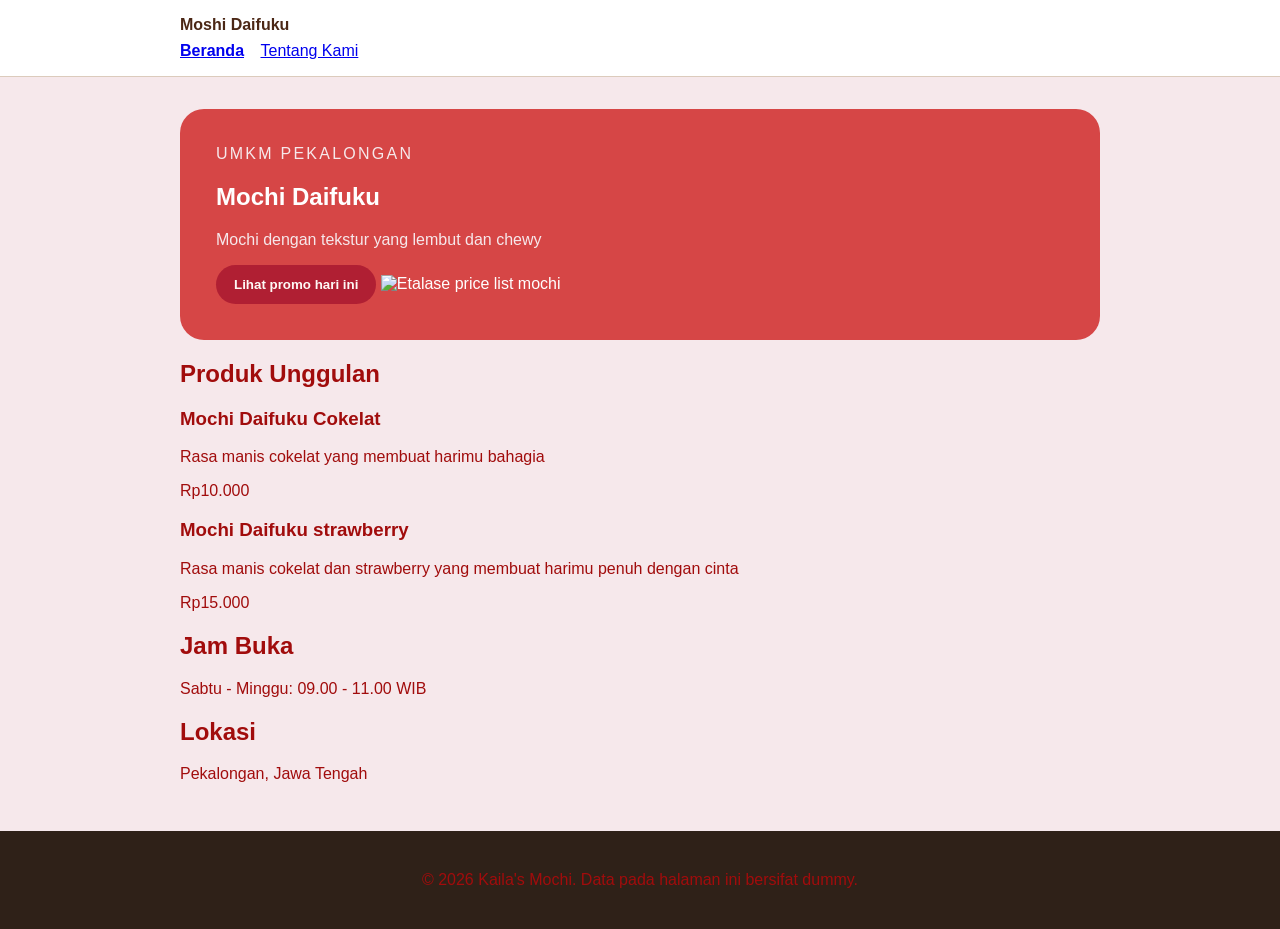
==== index.html @ a4a989b2 "feat: tambah semantic html dan navigasi dua halaman" ====
<!doctype html>
<html lang="id">

<head>
  <meta charset="utf-8" />
  <meta name="viewport" content="width=device-width, initial-scale=1" />
  <title>Mochi Daifuku - Website UMKM</title>
  <link rel="stylesheet" href="css/style.css" />
</head>

<body>
  <a class="skip-link" href="#konten">Lewati ke konten utama</a>
  <header class="site-header">
    <nav class="nav" aria-label="Navigasi utama">
      <a class="brand" href="index.html">Moshi Daifuku</a>
      <ul>
        <li><a aria-current="page" href="index.html">Beranda</a></li>
        <li><a href="tentang.html">Tentang Kami</a></li>
      </ul>
    </nav>
  </header>

  <main id="konten" class="page">

    <section class="hero" aria-labelledby="hero-title">
      <p class="eyebrow">UMKM Pekalongan</p>
      <h1 id="hero-title">Mochi Daifuku</h1>
      <p class="mochi">Mochi dengan tekstur yang lembut dan chewy </p>
      <button id="promoButton" type="button">Lihat promo hari ini</button>
      <img src="assets/images/etalase-kopi.svg" alt="Etalase price list mochi " />
    </section>

    <section aria-labelledby="produk-title"> <!--menghubungkan section dengan heading-->
      <h2 id="produk-title">Produk Unggulan</h2>
     <div class ="product-list">
      <article class = "Product card">
        <h3> Mochi Daifuku Cokelat </h3>
        <p>Rasa manis cokelat yang membuat harimu bahagia</p>
        <p class="price">Rp10.000</p>
      </article>
      <article class = "Product card">
        <h3> Mochi Daifuku strawberry </h3>
        <p>Rasa manis cokelat dan strawberry yang membuat harimu penuh dengan cinta</p>
        <p class="price">Rp15.000</p>
      </article>
     </div>
    </section>
    <!-- Bagian jam buka -->
    <section aria-labelledby="jam-title">
      <h2 id="jam-title">Jam Buka</h2>
      <p>Sabtu - Minggu: 09.00 - 11.00 WIB</p>
    </section>

    <!-- Bagian lokasi -->
    <section aria-labelledby="lokasi-title">
      <h2 id="lokasi-title">Lokasi</h2>
      <p>Pekalongan, Jawa Tengah</p>
    </section>
  </main>
  <footer class="site-footer">
  <p>&copy; 2026 Kaila's Mochi. Data pada halaman ini bersifat dummy.</p>
</footer>
<script src="js/script.js"></script>
  <script src="js/script.js"></script>
</body>

</html>
---- css/style.css ----
body {
  margin: 0;
  color:#a10c0c;
  background: #f6e8eb;
  font-family: Arial, sans-serif;
}
p{
  color: #a10c0c;
}
.page {
  max-width: 920px;
  margin: 0 auto;
  padding: 32px 20px;
}

h2{
  color:#a10c0c;
}

.products{
    color:#a10c0c;
}
.hero {
  padding: 36px;
  color: white;
  background: #d64646;
  border-radius: 24px;
}

.eyebrow {
  margin: 0 0 8px;
  letter-spacing: 0.14em;
  text-transform: uppercase;
  color:#f6e8eb;
}
.mochi{
  color:#f6e8eb;
}

.products {
  padding-left: 1.2rem;
}

button {
  padding: 12px 18px;
  color: #fef9f6;
  font-weight: 700;
  cursor: pointer;
  background: #b01f33;
  border: 0;
  border-radius: 999px;
}
.skip-link { position: absolute; left: -9999px; padding: 8px 12px; color: white; background: #2f2118; }
.skip-link:focus { top: 8px; left: 8px; }
.site-header { padding: 16px 20px; background: white; border-bottom: 1px solid #dccbbc; }
.nav { max-width: 920px; margin: 0 auto; }
.brand { display: inline-block; margin-bottom: 8px; color: #4b2715; font-weight: 800; text-decoration: none; }
.nav ul { padding: 0; margin: 0; list-style: none; }
.nav li { display: inline-block; margin-right: 12px; }
.nav a[aria-current="page"] { font-weight: 800; }
a:focus-visible,
button:focus-visible { outline: 3px solid #2563eb; outline-offset: 3px; }
.site-footer { padding: 24px 20px; color: white; text-align: center; background: #2f2118; }
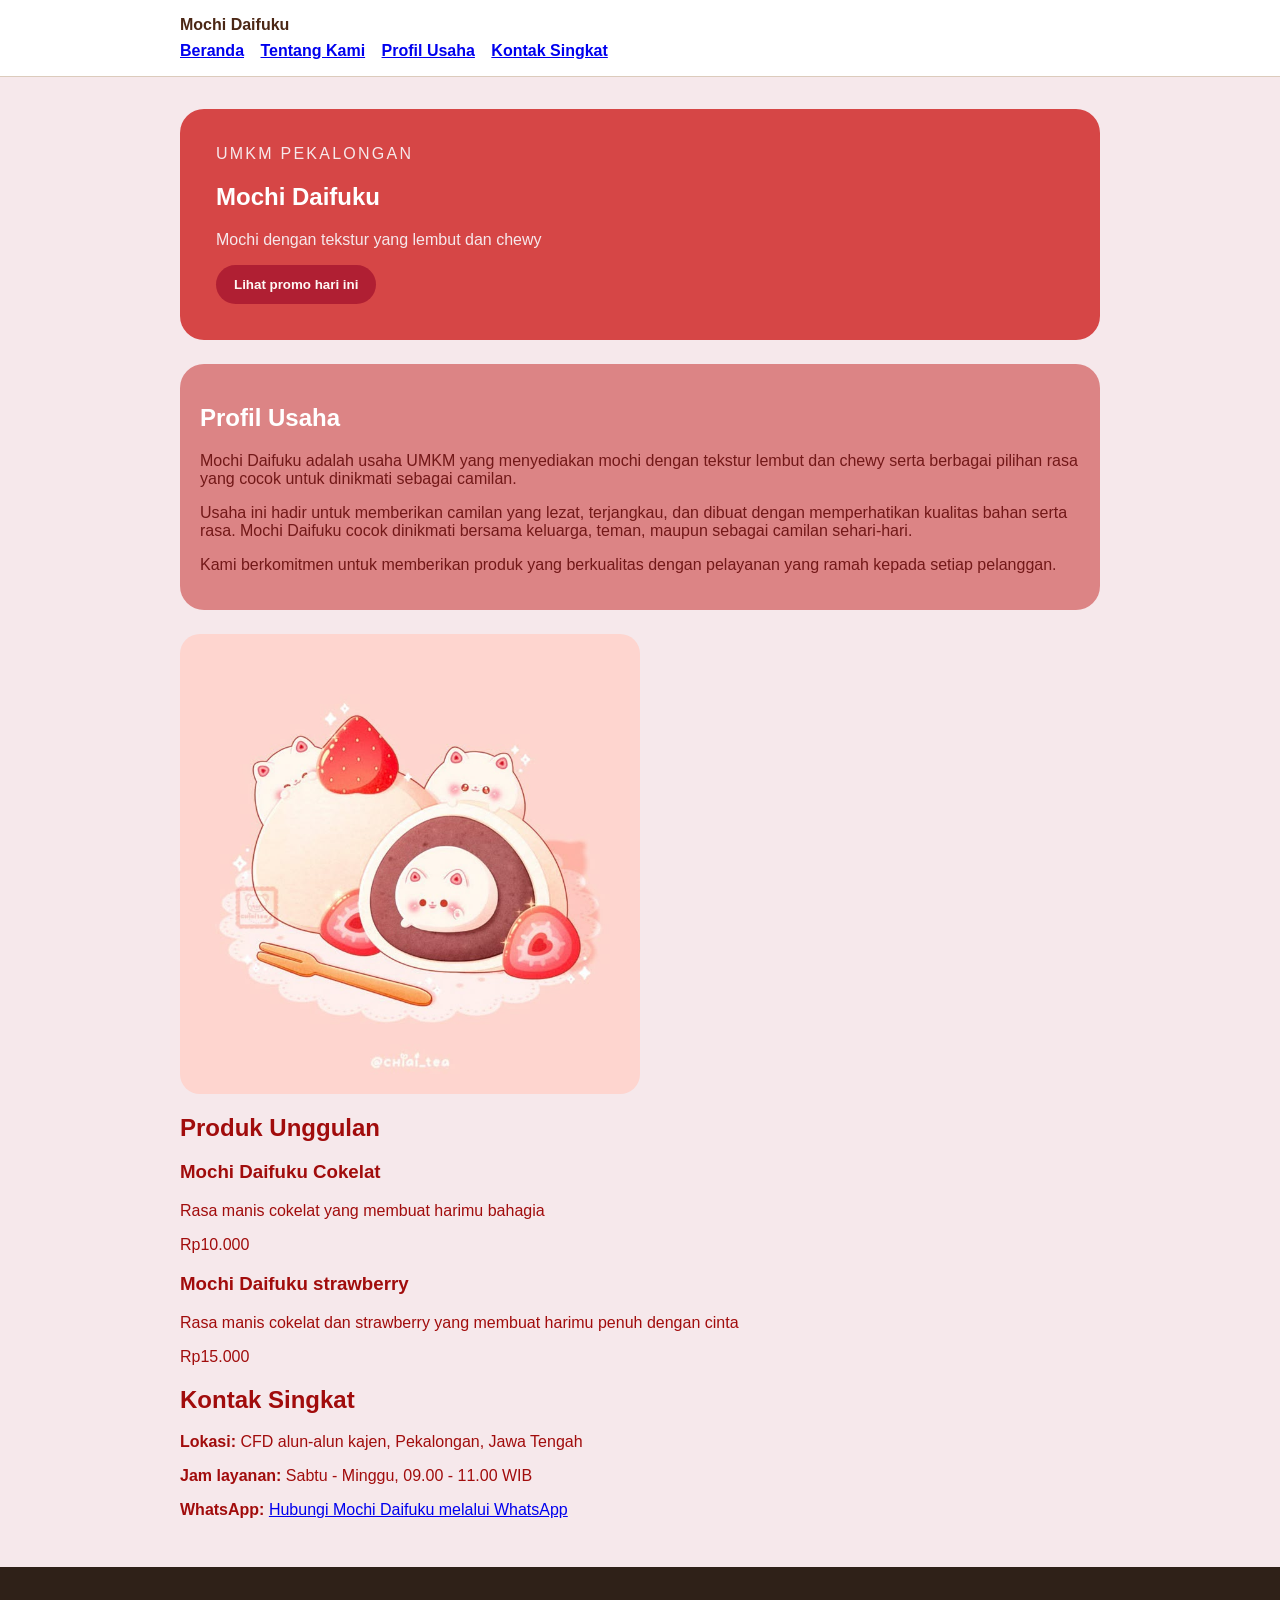
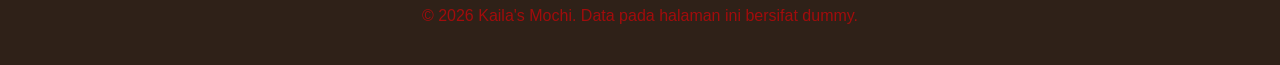
==== commit 2c6436f1: "feat : menambahkan profil, image, dan kotak singkat" ====
--- a/index.html
+++ b/index.html
@@ -12,10 +12,12 @@
   <a class="skip-link" href="#konten">Lewati ke konten utama</a>
   <header class="site-header">
     <nav class="nav" aria-label="Navigasi utama">
-      <a class="brand" href="index.html">Moshi Daifuku</a>
+      <a class="brand" href="index.html">Mochi Daifuku</a>
       <ul>
         <li><a aria-current="page" href="index.html">Beranda</a></li>
-        <li><a href="tentang.html">Tentang Kami</a></li>
+        <li><a aria-current="page" href="tentang.html">Tentang Kami</a></li>
+        <li><a aria-current="page" href="#profil">Profil Usaha</a></li>
+        <li><a aria-current="page" href="#kontak">Kontak Singkat</a></li>
       </ul>
     </nav>
   </header>
@@ -27,40 +29,70 @@
       <h1 id="hero-title">Mochi Daifuku</h1>
       <p class="mochi">Mochi dengan tekstur yang lembut dan chewy </p>
       <button id="promoButton" type="button">Lihat promo hari ini</button>
-      <img src="assets/images/etalase-kopi.svg" alt="Etalase price list mochi " />
+      
     </section>
+    
+<section class="profil" aria-labelledby="profil-usaha-title">
+  <h2 id="profil-usaha-title">Profil Usaha</h2>
 
+  <p>
+    Mochi Daifuku adalah usaha UMKM yang menyediakan mochi dengan tekstur
+    lembut dan chewy serta berbagai pilihan rasa yang cocok untuk dinikmati
+    sebagai camilan.
+  </p>
+
+  <p>
+    Usaha ini hadir untuk memberikan camilan yang lezat, terjangkau, dan
+    dibuat dengan memperhatikan kualitas bahan serta rasa. Mochi Daifuku
+    cocok dinikmati bersama keluarga, teman, maupun sebagai camilan sehari-hari.
+  </p>
+
+  <p>
+    Kami berkomitmen untuk memberikan produk yang berkualitas dengan
+    pelayanan yang ramah kepada setiap pelanggan.
+  </p>
+</section>
+
+
+    <section class="images" aria-labelledby="moshi-title">
+      
+      <img src="asset/images/mochi.jpeg" alt="brand mochi" />
+    </section>
     <section aria-labelledby="produk-title"> <!--menghubungkan section dengan heading-->
       <h2 id="produk-title">Produk Unggulan</h2>
-     <div class ="product-list">
-      <article class = "Product card">
-        <h3> Mochi Daifuku Cokelat </h3>
-        <p>Rasa manis cokelat yang membuat harimu bahagia</p>
-        <p class="price">Rp10.000</p>
-      </article>
-      <article class = "Product card">
-        <h3> Mochi Daifuku strawberry </h3>
-        <p>Rasa manis cokelat dan strawberry yang membuat harimu penuh dengan cinta</p>
-        <p class="price">Rp15.000</p>
-      </article>
-     </div>
+      <div class="product-list">
+        <article class="Product card">
+          <h3> Mochi Daifuku Cokelat </h3>
+          <p>Rasa manis cokelat yang membuat harimu bahagia</p>
+          <p class="price">Rp10.000</p>
+        </article>
+        <article class="Product card">
+          <h3> Mochi Daifuku strawberry </h3>
+          <p>Rasa manis cokelat dan strawberry yang membuat harimu penuh dengan cinta</p>
+          <p class="price">Rp15.000</p>
+        </article>
+      </div>
     </section>
-    <!-- Bagian jam buka -->
-    <section aria-labelledby="jam-title">
-      <h2 id="jam-title">Jam Buka</h2>
-      <p>Sabtu - Minggu: 09.00 - 11.00 WIB</p>
-    </section>
+ 
+    <section id="kontak" aria-labelledby="kontak-title">
+    <h2 id="kontak-title">Kontak Singkat</h2>
 
-    <!-- Bagian lokasi -->
-    <section aria-labelledby="lokasi-title">
-      <h2 id="lokasi-title">Lokasi</h2>
-      <p>Pekalongan, Jawa Tengah</p>
-    </section>
+    <p><strong>Lokasi:</strong> CFD alun-alun kajen, Pekalongan, Jawa Tengah</p>
+
+    <p><strong>Jam layanan:</strong> Sabtu - Minggu, 09.00 - 11.00 WIB</p>
+
+    <p>
+      <strong>WhatsApp:</strong>
+      <a href="https://wa.me/6282221817895">
+        Hubungi Mochi Daifuku melalui WhatsApp
+      </a>
+    </p>
+  </section>
+
   </main>
   <footer class="site-footer">
-  <p>&copy; 2026 Kaila's Mochi. Data pada halaman ini bersifat dummy.</p>
-</footer>
-<script src="js/script.js"></script>
+    <p>&copy; 2026 Kaila's Mochi. Data pada halaman ini bersifat dummy.</p>
+  </footer>
   <script src="js/script.js"></script>
 </body>
 
--- a/css/style.css
+++ b/css/style.css
@@ -36,7 +36,33 @@
 .mochi{
   color:#f6e8eb;
 }
+.profil {
+  margin-top: 24px;
+  padding: 20px;
+  background-color: #d15959b2;
+  border-radius: 24px;
+  color: white;
+}
+.profil p {
+  color: rgb(114, 24, 24);
+}
 
+.profil h2 {
+  color: white;
+}
+.images {
+  display: grid;
+  grid-template-columns: repeat(auto-fit, minmax(240px, 1fr));
+  gap: 24px;
+  margin-top: 24px;
+}
+
+.images img {
+  width: 50%;
+  max-width: 500px;
+  height: auto;
+  border-radius: 20px;
+}
 .products {
   padding-left: 1.2rem;
 }
@@ -50,6 +76,7 @@
   border: 0;
   border-radius: 999px;
 }
+
 .skip-link { position: absolute; left: -9999px; padding: 8px 12px; color: white; background: #2f2118; }
 .skip-link:focus { top: 8px; left: 8px; }
 .site-header { padding: 16px 20px; background: white; border-bottom: 1px solid #dccbbc; }
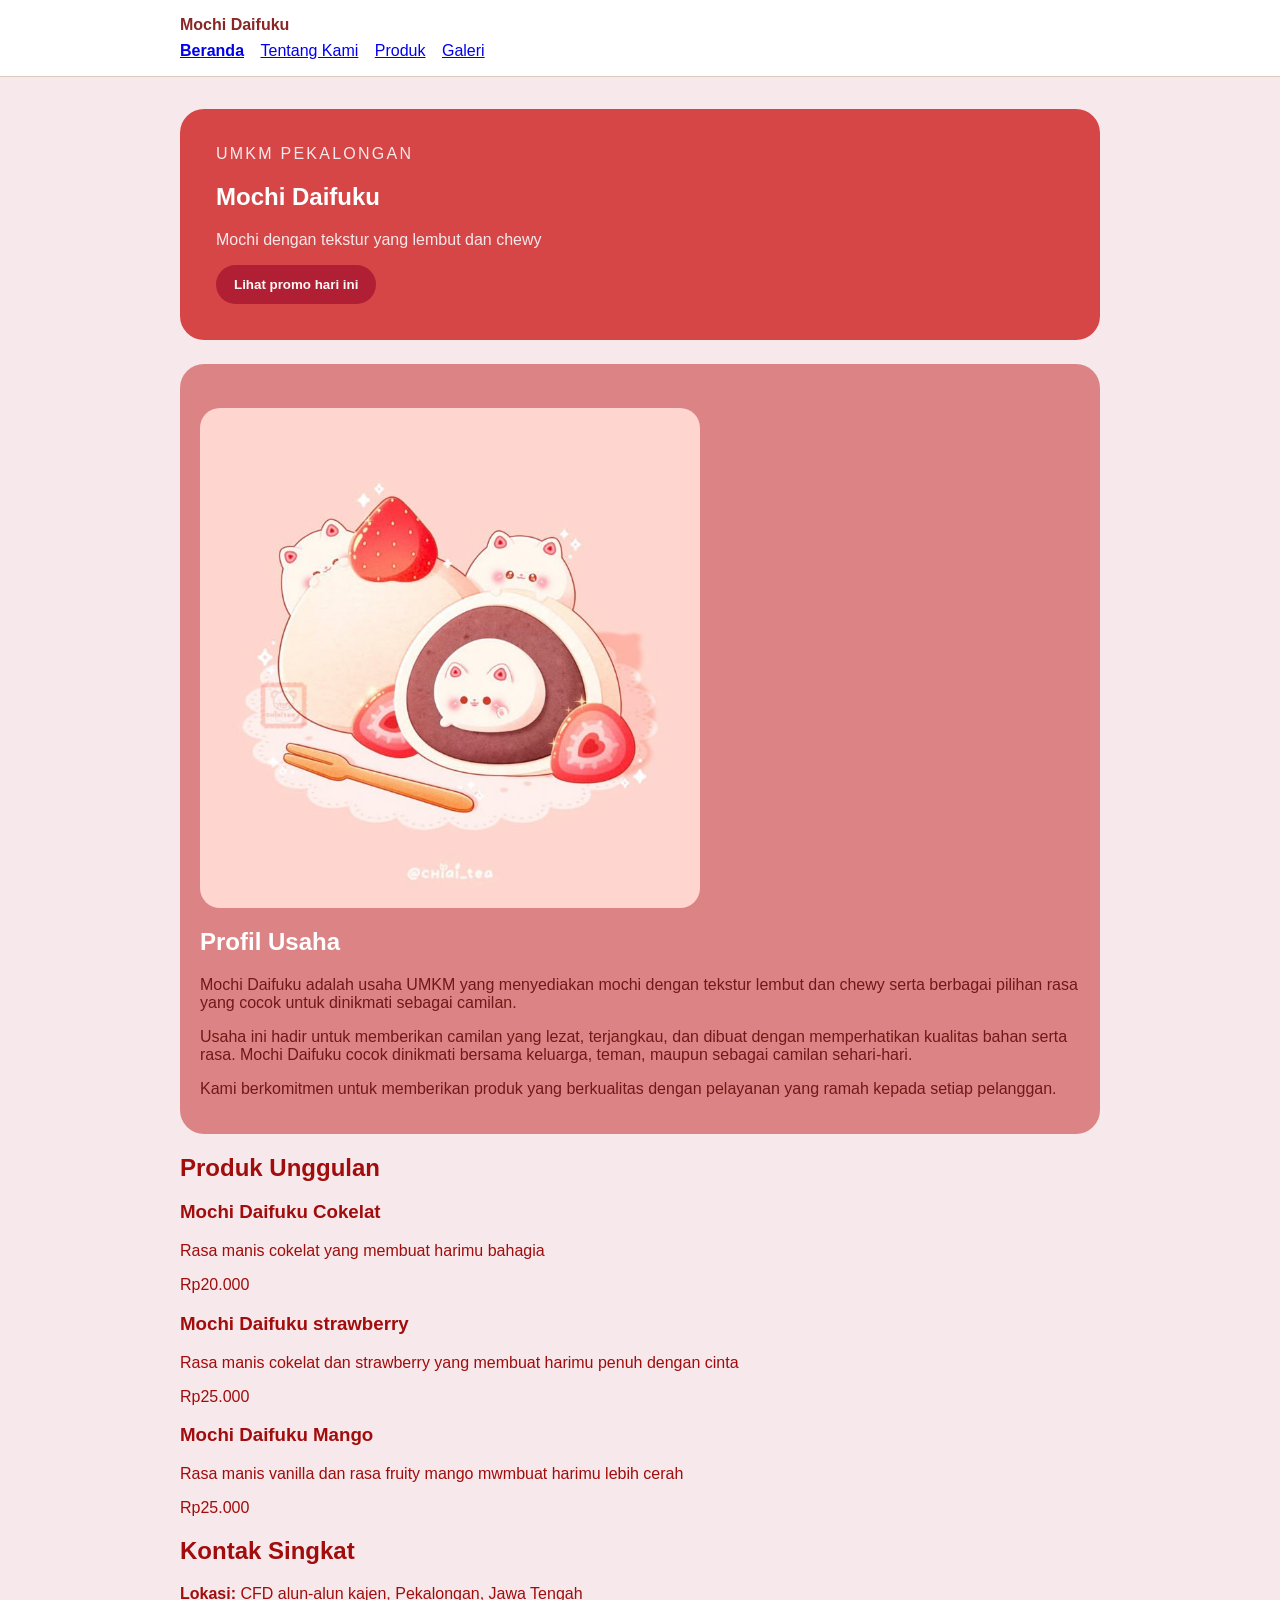
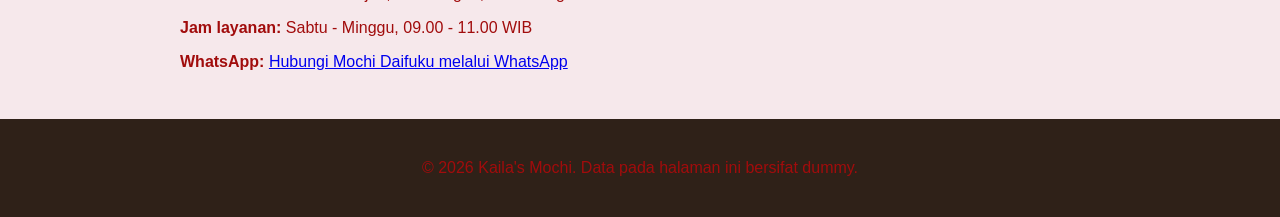
==== commit 4595c5af: "feat: tambah media dan tabel katalog" ====
--- a/index.html
+++ b/index.html
@@ -15,9 +15,9 @@
       <a class="brand" href="index.html">Mochi Daifuku</a>
       <ul>
         <li><a aria-current="page" href="index.html">Beranda</a></li>
-        <li><a aria-current="page" href="tentang.html">Tentang Kami</a></li>
-        <li><a aria-current="page" href="#profil">Profil Usaha</a></li>
-        <li><a aria-current="page" href="#kontak">Kontak Singkat</a></li>
+        <li><a href="tentang.html">Tentang Kami</a></li>
+        <li><a href="produk.html">Produk</a></li>
+        <li><a href="galeri.html">Galeri</a></li>
       </ul>
     </nav>
   </header>
@@ -29,65 +29,67 @@
       <h1 id="hero-title">Mochi Daifuku</h1>
       <p class="mochi">Mochi dengan tekstur yang lembut dan chewy </p>
       <button id="promoButton" type="button">Lihat promo hari ini</button>
-      
+
     </section>
-    
-<section class="profil" aria-labelledby="profil-usaha-title">
-  <h2 id="profil-usaha-title">Profil Usaha</h2>
 
-  <p>
-    Mochi Daifuku adalah usaha UMKM yang menyediakan mochi dengan tekstur
-    lembut dan chewy serta berbagai pilihan rasa yang cocok untuk dinikmati
-    sebagai camilan.
-  </p>
+    <section class="profil" aria-labelledby="profil-usaha-title">
+      <img class="images" src="asset/images/mochi.jpeg" alt="brand mochi" />
+      <h2 id="profil-usaha-title">Profil Usaha</h2>
 
-  <p>
-    Usaha ini hadir untuk memberikan camilan yang lezat, terjangkau, dan
-    dibuat dengan memperhatikan kualitas bahan serta rasa. Mochi Daifuku
-    cocok dinikmati bersama keluarga, teman, maupun sebagai camilan sehari-hari.
-  </p>
+      <p>
+        Mochi Daifuku adalah usaha UMKM yang menyediakan mochi dengan tekstur
+        lembut dan chewy serta berbagai pilihan rasa yang cocok untuk dinikmati
+        sebagai camilan.
+      </p>
 
-  <p>
-    Kami berkomitmen untuk memberikan produk yang berkualitas dengan
-    pelayanan yang ramah kepada setiap pelanggan.
-  </p>
-</section>
+      <p>
+        Usaha ini hadir untuk memberikan camilan yang lezat, terjangkau, dan
+        dibuat dengan memperhatikan kualitas bahan serta rasa. Mochi Daifuku
+        cocok dinikmati bersama keluarga, teman, maupun sebagai camilan sehari-hari.
+      </p>
+
+      <p>
+        Kami berkomitmen untuk memberikan produk yang berkualitas dengan
+        pelayanan yang ramah kepada setiap pelanggan.
+      </p>
+    </section>
 
 
-    <section class="images" aria-labelledby="moshi-title">
-      
-      <img src="asset/images/mochi.jpeg" alt="brand mochi" />
-    </section>
     <section aria-labelledby="produk-title"> <!--menghubungkan section dengan heading-->
       <h2 id="produk-title">Produk Unggulan</h2>
       <div class="product-list">
         <article class="Product card">
           <h3> Mochi Daifuku Cokelat </h3>
           <p>Rasa manis cokelat yang membuat harimu bahagia</p>
-          <p class="price">Rp10.000</p>
+          <p class="price">Rp20.000</p>
         </article>
         <article class="Product card">
           <h3> Mochi Daifuku strawberry </h3>
           <p>Rasa manis cokelat dan strawberry yang membuat harimu penuh dengan cinta</p>
-          <p class="price">Rp15.000</p>
+          <p class="price">Rp25.000</p>
+        </article>
+        <article class="Product card">
+          <h3> Mochi Daifuku Mango </h3>
+          <p>Rasa manis vanilla dan rasa fruity mango mwmbuat harimu lebih cerah</p>
+          <p class="price">Rp25.000</p>
         </article>
       </div>
     </section>
- 
+
     <section id="kontak" aria-labelledby="kontak-title">
-    <h2 id="kontak-title">Kontak Singkat</h2>
+      <h2 id="kontak-title">Kontak Singkat</h2>
 
-    <p><strong>Lokasi:</strong> CFD alun-alun kajen, Pekalongan, Jawa Tengah</p>
+      <p><strong>Lokasi:</strong> CFD alun-alun kajen, Pekalongan, Jawa Tengah</p>
 
-    <p><strong>Jam layanan:</strong> Sabtu - Minggu, 09.00 - 11.00 WIB</p>
+      <p><strong>Jam layanan:</strong> Sabtu - Minggu, 09.00 - 11.00 WIB</p>
 
-    <p>
-      <strong>WhatsApp:</strong>
-      <a href="https://wa.me/6282221817895">
-        Hubungi Mochi Daifuku melalui WhatsApp
-      </a>
-    </p>
-  </section>
+      <p>
+        <strong>WhatsApp:</strong>
+        <a href="https://wa.me/6282221817895">
+          Hubungi Mochi Daifuku melalui WhatsApp
+        </a>
+      </p>
+    </section>
 
   </main>
   <footer class="site-footer">
--- a/css/style.css
+++ b/css/style.css
@@ -51,16 +51,11 @@
   color: white;
 }
 .images {
-  display: grid;
-  grid-template-columns: repeat(auto-fit, minmax(240px, 1fr));
-  gap: 24px;
-  margin-top: 24px;
-}
-
-.images img {
-  width: 50%;
+  display: block;
+  width: 100%;
   max-width: 500px;
   height: auto;
+  margin-top: 24px;
   border-radius: 20px;
 }
 .products {
@@ -87,4 +82,70 @@
 .nav a[aria-current="page"] { font-weight: 800; }
 a:focus-visible,
 button:focus-visible { outline: 3px solid #2563eb; outline-offset: 3px; }
-.site-footer { padding: 24px 20px; color: white; text-align: center; background: #2f2118; }+.site-footer { padding: 24px 20px; color: white; text-align: center; background: #2f2118; }
+
+img { max-width: 100%; height: auto; }
+figure { margin: 0 0 24px; }
+figcaption { margin-top: 8px; color: #6b5b52; }
+table { width: 100%; border-collapse: collapse; }
+caption { margin-bottom: 8px; font-weight: 700; text-align: left; }
+th,
+td { padding: 10px; text-align: left; border: 1px solid #dccbbc; }
+
+.brand{
+  color:rgb(137, 38, 38);
+  
+}
+
+.hero-title{
+  font-size: 40px;
+}
+#media-title{
+  color:white;
+}
+/* Kotak galeri */
+.gallery-list {
+  display: grid;
+  grid-template-columns: repeat(2, 1fr);
+  gap: 24px;
+  margin-top: 20px;
+}
+
+/* Box setiap gambar */
+.media-card {
+  padding: 16px;
+  background: rgb(192, 129, 129);
+  border-radius: 20px;
+  box-shadow: 0 4px 12px rgba(0, 0, 0, 0.1);
+}
+
+/* Ukuran gambar agar sama */
+.media-card img {
+  display: block;
+  width: 100%;
+  height: 400px;
+  object-fit: cover;
+  border-radius: 14px;
+}
+
+/* Keterangan gambar */
+.media-card figcaption {
+  margin-top: 12px;
+  color: #630101;
+  line-height: 1.5;
+  text-decoration: wavy;
+  font-family: 'Baloo 2', cursive;
+}
+
+#audio-title { /*audio itu id jadi pake# */
+  font-family: 'Baloo 2', cursive;
+  background: rgb(192, 129, 129);
+  border-radius: 14px;
+  width:max-content;
+}
+/* Kalau layar HP, jadi satu kolom */
+@media (max-width: 600px) {
+  .gallery-list {
+    grid-template-columns: 1fr;
+  }
+}
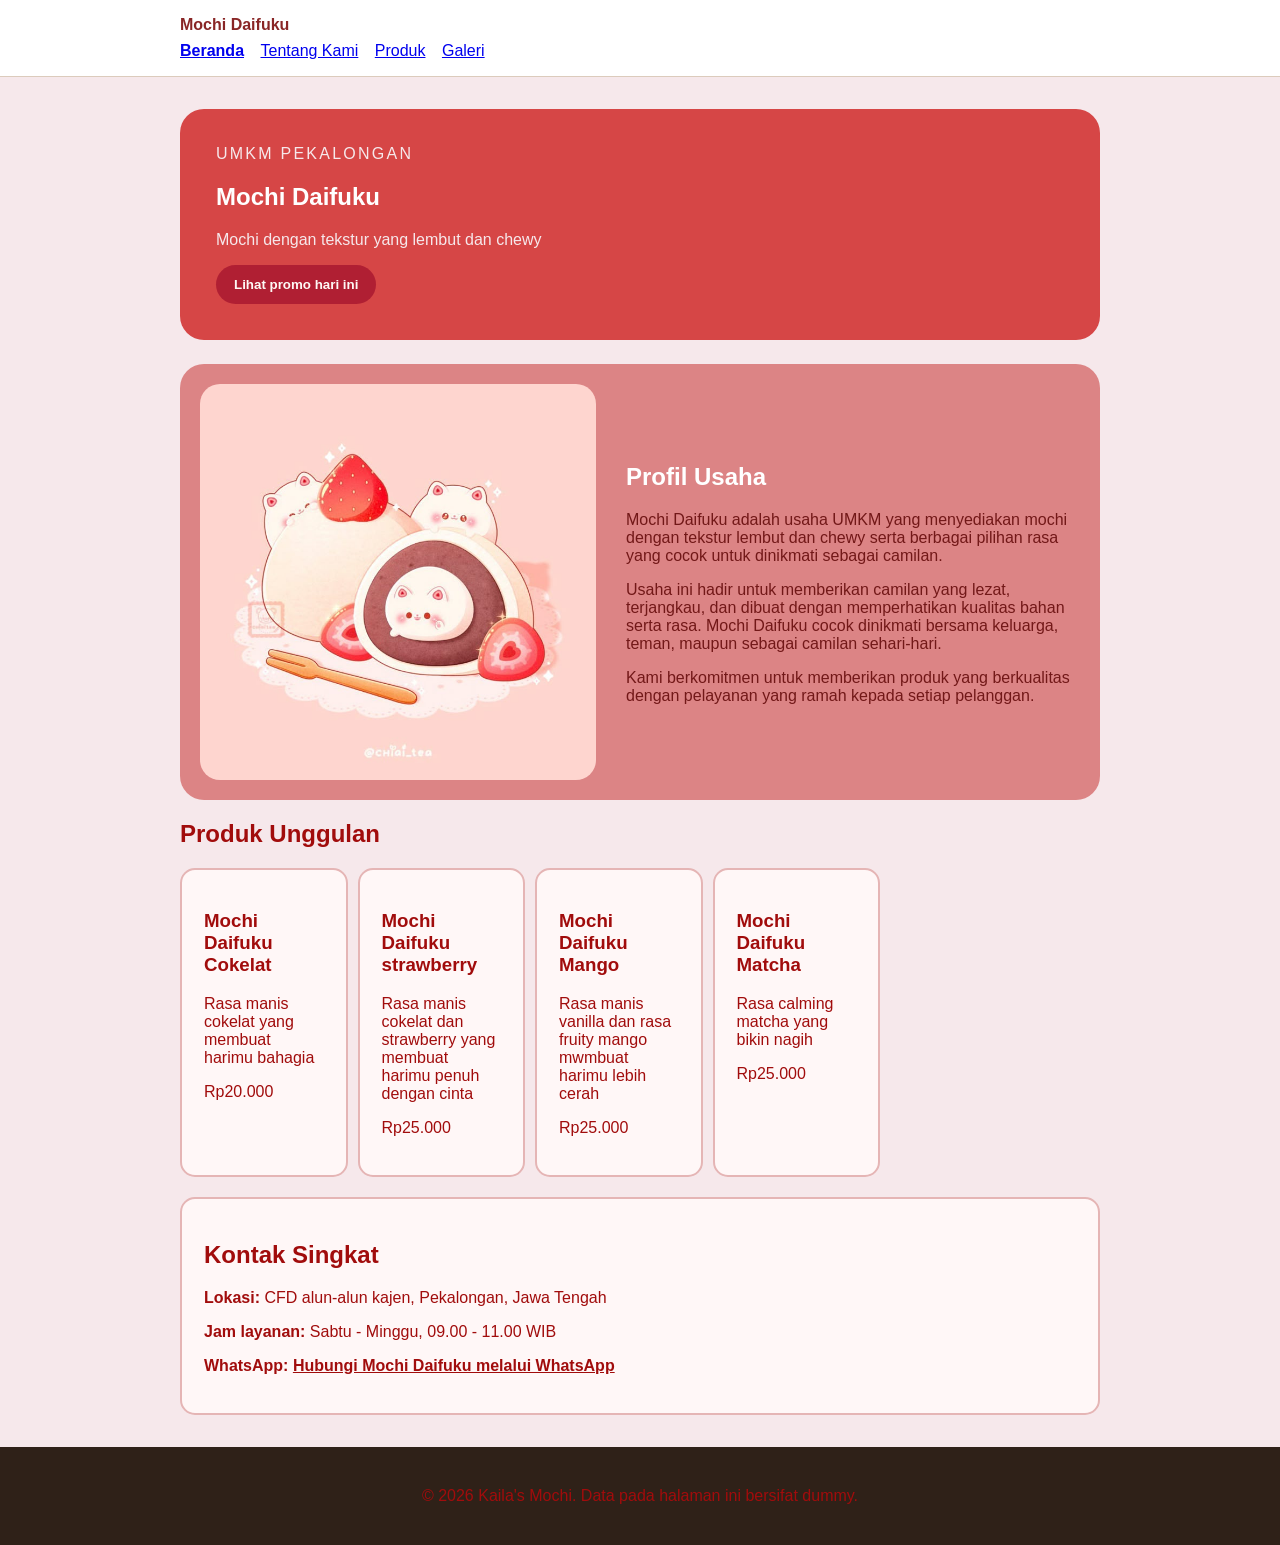
==== commit 3c2b5a13: "feat: tambah tabel katalog dan media audio" ====
--- a/index.html
+++ b/index.html
@@ -34,8 +34,8 @@
 
     <section class="profil" aria-labelledby="profil-usaha-title">
       <img class="images" src="asset/images/mochi.jpeg" alt="brand mochi" />
-      <h2 id="profil-usaha-title">Profil Usaha</h2>
-
+      <div class="profil-text">
+    <h2 id="profil-usaha-title">Profil Usaha</h2>
       <p>
         Mochi Daifuku adalah usaha UMKM yang menyediakan mochi dengan tekstur
         lembut dan chewy serta berbagai pilihan rasa yang cocok untuk dinikmati
@@ -52,25 +52,31 @@
         Kami berkomitmen untuk memberikan produk yang berkualitas dengan
         pelayanan yang ramah kepada setiap pelanggan.
       </p>
+      </div>
     </section>
 
 
     <section aria-labelledby="produk-title"> <!--menghubungkan section dengan heading-->
       <h2 id="produk-title">Produk Unggulan</h2>
       <div class="product-list">
-        <article class="Product card">
+        <article class="Product-card">
           <h3> Mochi Daifuku Cokelat </h3>
           <p>Rasa manis cokelat yang membuat harimu bahagia</p>
           <p class="price">Rp20.000</p>
         </article>
-        <article class="Product card">
+        <article class="Product-card">
           <h3> Mochi Daifuku strawberry </h3>
           <p>Rasa manis cokelat dan strawberry yang membuat harimu penuh dengan cinta</p>
           <p class="price">Rp25.000</p>
         </article>
-        <article class="Product card">
+        <article class="Product-card">
           <h3> Mochi Daifuku Mango </h3>
           <p>Rasa manis vanilla dan rasa fruity mango mwmbuat harimu lebih cerah</p>
+          <p class="price">Rp25.000</p>
+        </article>
+        <article class="Product-card">
+          <h3> Mochi Daifuku Matcha </h3>
+          <p>Rasa calming matcha yang bikin nagih</p>
           <p class="price">Rp25.000</p>
         </article>
       </div>
--- a/css/style.css
+++ b/css/style.css
@@ -42,6 +42,9 @@
   background-color: #d15959b2;
   border-radius: 24px;
   color: white;
+  display: flex;
+  align-items: center;
+  gap: 30px;
 }
 .profil p {
   color: rgb(114, 24, 24);
@@ -52,11 +55,14 @@
 }
 .images {
   display: block;
-  width: 100%;
+  width: 45%;
   max-width: 500px;
   height: auto;
-  margin-top: 24px;
+  margin-top: 0;
   border-radius: 20px;
+}
+.profil-text {
+  flex: 1;
 }
 .products {
   padding-left: 1.2rem;
@@ -106,24 +112,28 @@
 /* Kotak galeri */
 .gallery-list {
   display: grid;
-  grid-template-columns: repeat(2, 1fr);
-  gap: 24px;
-  margin-top: 20px;
-}
-
+  grid-template-columns: repeat(3, 1fr);
+  gap: 15px;
+ 
+}
+
+.gallery-list .media-card:hover{
+  transform: translateY(-5px);
+}
 /* Box setiap gambar */
 .media-card {
-  padding: 16px;
+  padding: 10px;
   background: rgb(192, 129, 129);
   border-radius: 20px;
   box-shadow: 0 4px 12px rgba(0, 0, 0, 0.1);
+  margin-top: 20px;
 }
 
 /* Ukuran gambar agar sama */
 .media-card img {
   display: block;
   width: 100%;
-  height: 400px;
+  height: auto;
   object-fit: cover;
   border-radius: 14px;
 }
@@ -148,4 +158,155 @@
   .gallery-list {
     grid-template-columns: 1fr;
   }
+}
+
+
+
+/*ukuran kotak produk*/
+.product-list .media-card{
+
+  width: 75%;
+  height: auto;
+  margin: 0;
+  padding: 10px;
+  box-sizing: border-box;
+}
+
+.product-list .media-card:hover{
+  transform: translateY(-5px);
+  
+}
+
+/*uk gambar produk*/
+.product-list .media-card img{
+  display: block;
+  width: 75;
+  height: auto;
+  object-fit: cover;
+  border-radius: 15px;
+}
+
+.media-card figcaption{
+  font-size: 15px;
+  font-family: 'Segoe UI', Tahoma, Geneva, Verdana, sans-serif;
+}
+.product-list{
+  display: grid;
+  grid-template-columns:repeat(4,1fr);
+  gap: 10px;
+  max-width: 700px;
+  margin:15px auto 20px;
+  margin-left: 0;
+  margin-right: 0;
+}
+
+.Product-card{
+  padding: 22px;
+  background:#fff7f7;
+  border-radius: 15px;
+  border: 2px solid #e5b5b5 ;
+}
+
+.Product-card:hover{
+  transform: translateY(-5px); /*naik 5 pixel*/
+}
+
+.Product-card .price{
+  line-height: 1,5;
+}
+
+#kontak{
+  padding: 22px;
+  background:#fff7f7;
+  border-radius: 15px;
+  border: 2px solid #e5b5b5 ;
+}
+#kontak:hover{
+  transform:translateY(-5px);
+}
+#kontak p{
+  line-height: 1,5;
+
+}
+
+#kontak a{
+    color: #a10c0c;
+  font-weight: 700;
+}
+#cerita-title + p{
+  padding: 22px;
+  background:#fff7f7;
+  border-radius: 15px;
+  border: 2px solid #e5b5b5 ;
+
+}
+
+#tentang-title + p{
+  padding: 22px;
+  background:#fff7f7;
+  border-radius: 15px;
+  border: 2px solid #e5b5b5 ;
+}
+
+
+ .cerita {
+  display: inline-block;
+  padding: 8px 18px;
+  margin: 10px auto 15px;
+  color: white;
+  background: rgb(133, 38, 38);
+  border-radius: 14px;
+  font-family: 'Baloo 2', cursive;
+  font-size: 28px;
+  font-weight: bold;
+  text-align: center;
+}
+
+#nilai-title +ul {
+  padding: 22px;
+  background:#fff7f7;
+  border-radius: 15px;
+  border: 2px solid #e5b5b5 ;
+}
+
+#kategori-title +ul{
+    max-width: 600px;
+  padding: 20px 25px 20px 45px;
+  margin-bottom: 30px;
+  background: #fff7f7;
+  border: 2px solid #e5b5b5;
+  border-radius: 18px;
+}
+#kategori-title {
+  margin-top: 25px;
+  margin-bottom: 15px;
+  
+}
+
+#kategori-title +ul:hover{
+  transform: translateY(-5px);
+}
+.owner {
+  width: 220px;
+  margin: 20px auto;
+  padding: 15px;
+  border: 2px solid #a10c0c;
+  border-radius: 12px;
+  text-align: center;
+  background-color: white;
+  box-sizing: border-box;
+}
+
+.owner img {
+  width: 150px !important;
+  height: 150px !important;
+  object-fit: cover;
+  display: block;
+  margin: 0 auto 10px;
+  border-radius: 10px;
+}
+
+.owner figcaption {
+  font-size: 14px;
+  margin-top: 8px;
 }
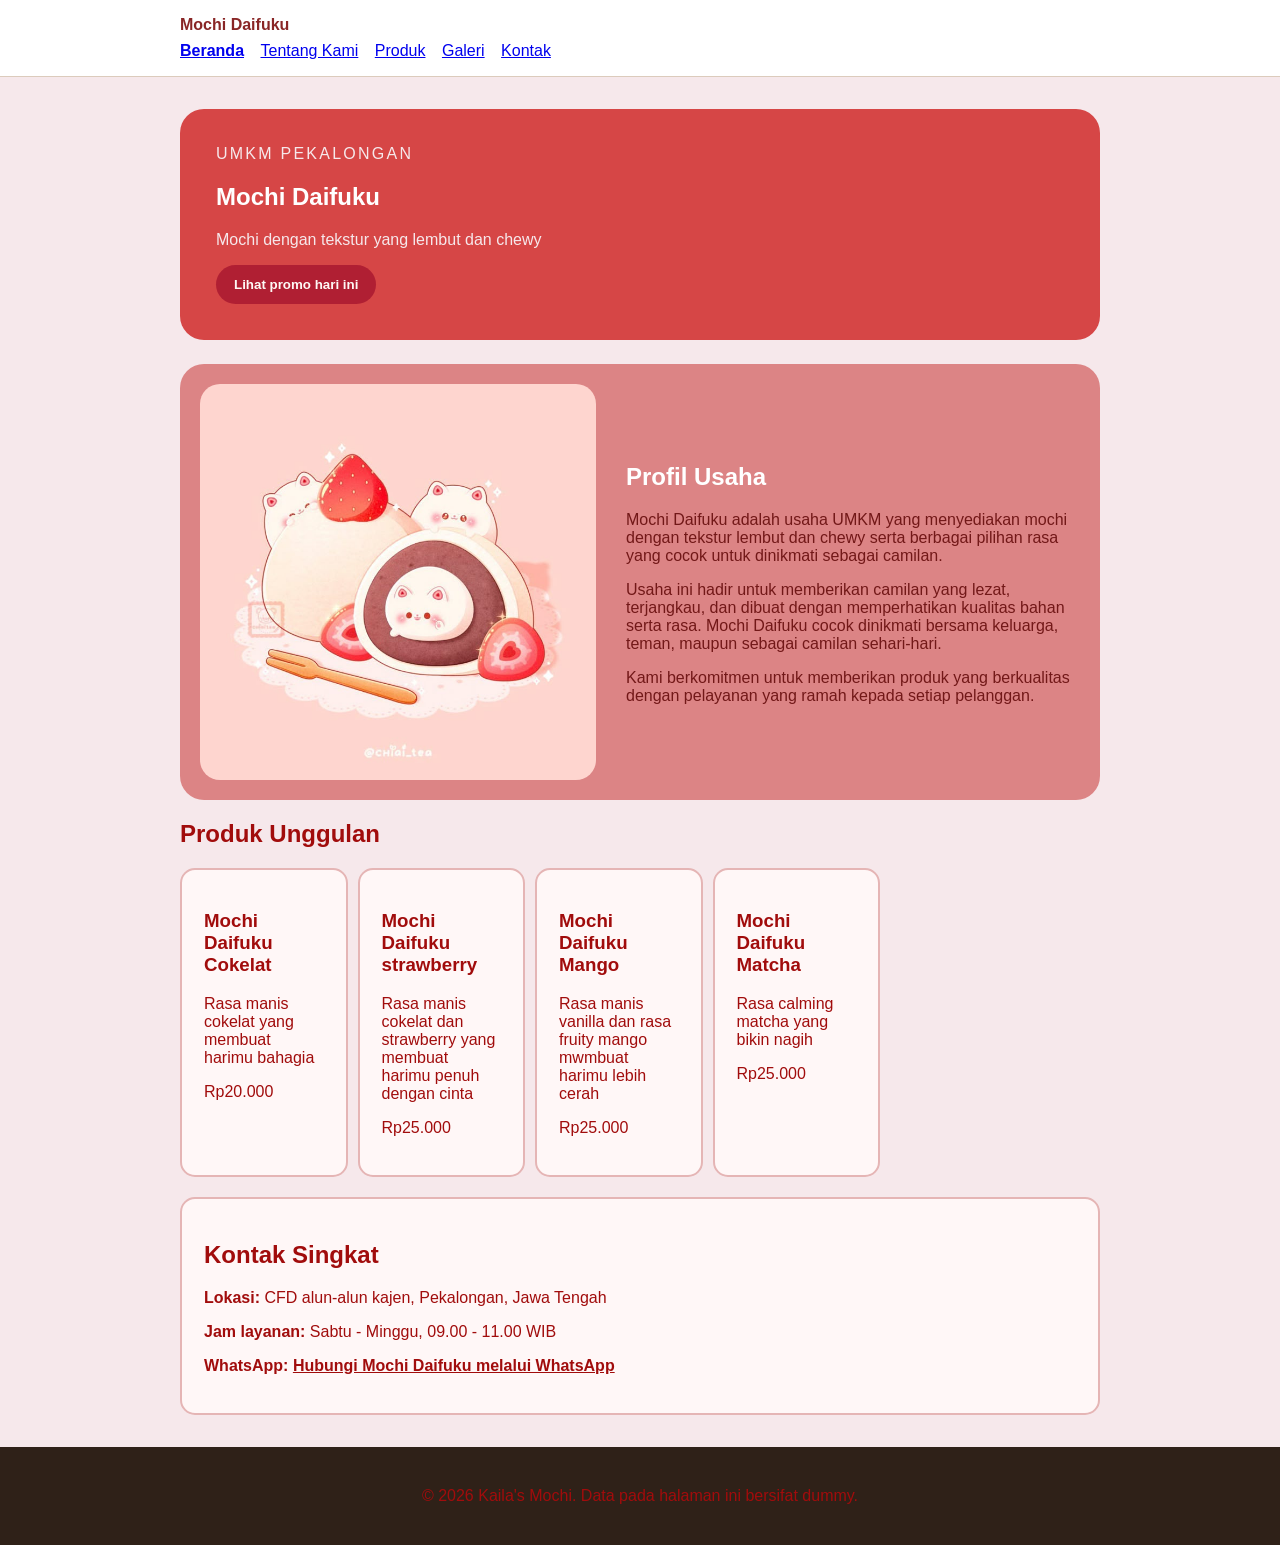
==== commit c22ed6f1: "feat: tambah form kontak aksesibel dan preview" ====
--- a/index.html
+++ b/index.html
@@ -18,6 +18,7 @@
         <li><a href="tentang.html">Tentang Kami</a></li>
         <li><a href="produk.html">Produk</a></li>
         <li><a href="galeri.html">Galeri</a></li>
+        <li><a href="kontak.html">Kontak</a></li>
       </ul>
     </nav>
   </header>
--- a/css/style.css
+++ b/css/style.css
@@ -309,4 +309,9 @@
 .owner figcaption {
   font-size: 14px;
   margin-top: 8px;
-}+}
+
+.field { margin-bottom: 16px; }
+.field label { display: block; margin-bottom: 6px; }
+fieldset { margin: 0 0 16px; }
+#preview-form { padding: 16px; white-space: pre-wrap; background: white; border: 1px solid #dccbbc; }
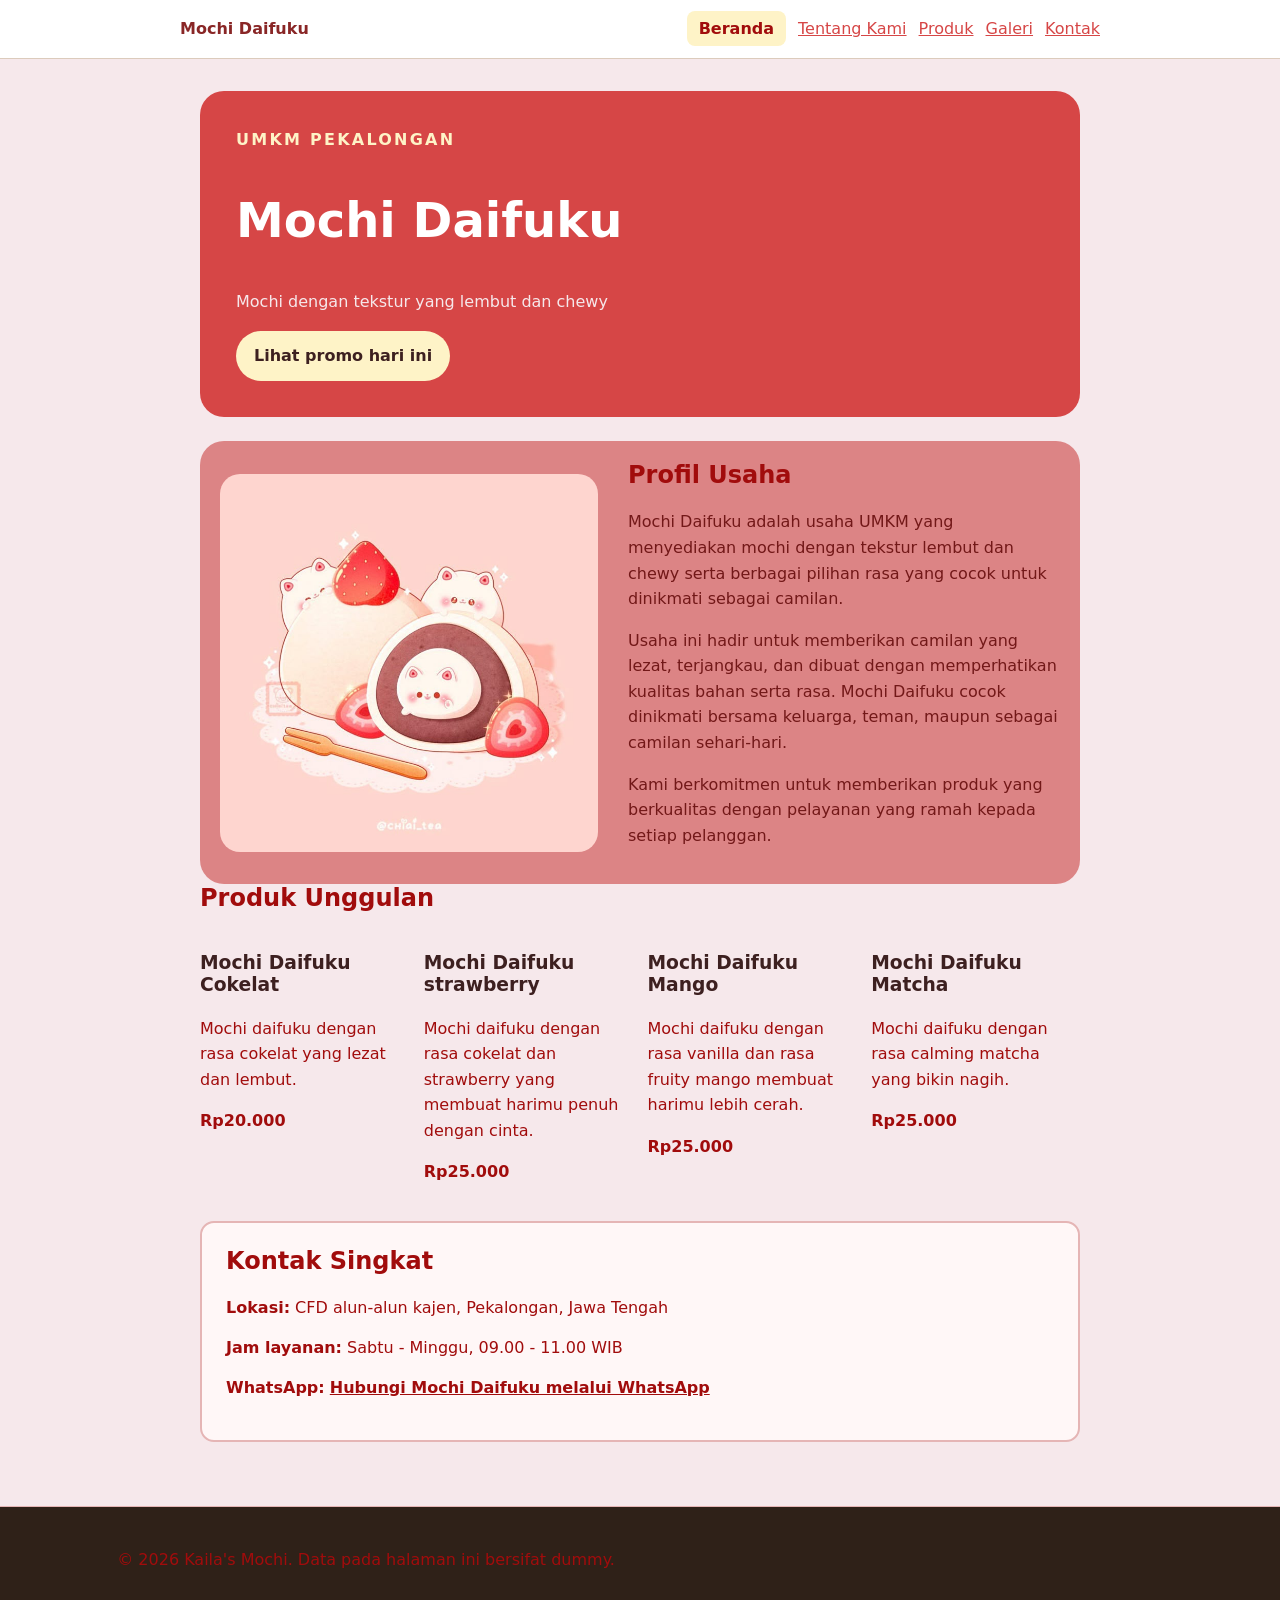
==== commit 2c7ce219: "feat: bangun layout flexbox dan grid" ====
--- a/index.html
+++ b/index.html
@@ -26,33 +26,34 @@
   <main id="konten" class="page">
 
     <section class="hero" aria-labelledby="hero-title">
-      <p class="eyebrow">UMKM Pekalongan</p>
-      <h1 id="hero-title">Mochi Daifuku</h1>
-      <p class="mochi">Mochi dengan tekstur yang lembut dan chewy </p>
-      <button id="promoButton" type="button">Lihat promo hari ini</button>
-
+      <div class="hero-content">
+        <p class="eyebrow">UMKM Pekalongan</p>
+        <h1 id="hero-title">Mochi Daifuku</h1>
+        <p class="mochi">Mochi dengan tekstur yang lembut dan chewy </p>
+        <button id="promoButton" type="button">Lihat promo hari ini</button>
+      </div>
     </section>
 
     <section class="profil" aria-labelledby="profil-usaha-title">
       <img class="images" src="asset/images/mochi.jpeg" alt="brand mochi" />
       <div class="profil-text">
-    <h2 id="profil-usaha-title">Profil Usaha</h2>
-      <p>
-        Mochi Daifuku adalah usaha UMKM yang menyediakan mochi dengan tekstur
-        lembut dan chewy serta berbagai pilihan rasa yang cocok untuk dinikmati
-        sebagai camilan.
-      </p>
+        <h2 id="profil-usaha-title">Profil Usaha</h2>
+        <p>
+          Mochi Daifuku adalah usaha UMKM yang menyediakan mochi dengan tekstur
+          lembut dan chewy serta berbagai pilihan rasa yang cocok untuk dinikmati
+          sebagai camilan.
+        </p>
 
-      <p>
-        Usaha ini hadir untuk memberikan camilan yang lezat, terjangkau, dan
-        dibuat dengan memperhatikan kualitas bahan serta rasa. Mochi Daifuku
-        cocok dinikmati bersama keluarga, teman, maupun sebagai camilan sehari-hari.
-      </p>
+        <p>
+          Usaha ini hadir untuk memberikan camilan yang lezat, terjangkau, dan
+          dibuat dengan memperhatikan kualitas bahan serta rasa. Mochi Daifuku
+          cocok dinikmati bersama keluarga, teman, maupun sebagai camilan sehari-hari.
+        </p>
 
-      <p>
-        Kami berkomitmen untuk memberikan produk yang berkualitas dengan
-        pelayanan yang ramah kepada setiap pelanggan.
-      </p>
+        <p>
+          Kami berkomitmen untuk memberikan produk yang berkualitas dengan
+          pelayanan yang ramah kepada setiap pelanggan.
+        </p>
       </div>
     </section>
 
@@ -62,22 +63,22 @@
       <div class="product-list">
         <article class="Product-card">
           <h3> Mochi Daifuku Cokelat </h3>
-          <p>Rasa manis cokelat yang membuat harimu bahagia</p>
+          <p>Mochi daifuku dengan rasa cokelat yang lezat dan lembut.</p>
           <p class="price">Rp20.000</p>
         </article>
         <article class="Product-card">
           <h3> Mochi Daifuku strawberry </h3>
-          <p>Rasa manis cokelat dan strawberry yang membuat harimu penuh dengan cinta</p>
+          <p>Mochi daifuku dengan rasa cokelat dan strawberry yang membuat harimu penuh dengan cinta.</p>
           <p class="price">Rp25.000</p>
         </article>
         <article class="Product-card">
           <h3> Mochi Daifuku Mango </h3>
-          <p>Rasa manis vanilla dan rasa fruity mango mwmbuat harimu lebih cerah</p>
+          <p>Mochi daifuku dengan rasa vanilla dan rasa fruity mango membuat harimu lebih cerah.</p>
           <p class="price">Rp25.000</p>
         </article>
         <article class="Product-card">
           <h3> Mochi Daifuku Matcha </h3>
-          <p>Rasa calming matcha yang bikin nagih</p>
+          <p>Mochi daifuku dengan rasa calming matcha yang bikin nagih.</p>
           <p class="price">Rp25.000</p>
         </article>
       </div>
--- a/css/style.css
+++ b/css/style.css
@@ -1,51 +1,318 @@
+:root {
+  /* Warna utama website */
+  --color-primary: #d64646;
+  --color-primary-strong: #a10c0c;
+
+  /* Warna teks */
+  --color-text: #3d2020;
+  --color-muted: #7d3030;
+
+  /* Warna background */
+  --color-surface: #ffffff;
+  --color-surface-soft: #f6e8eb;
+
+  /* Border */
+  --color-border: #e5b5b5;
+
+  /* Fokus keyboard */
+  --color-focus: #2563eb;
+
+  /* Spacing */
+  --space-1: 0.5rem;
+  --space-2: 0.75rem;
+  --space-3: 1rem;
+  --space-4: 1.5rem;
+  --space-5: 2rem;
+
+  /* Border radius */
+  --radius-sm: 0.5rem;
+  --radius-md: 0.875rem;
+
+  /* Shadow */
+  --shadow-card: 0 0.5rem 1.5rem rgb(47 33 24 / 0.1);
+}
+
+*,
+*::before,
+*::after {
+  box-sizing: border-box;
+}
+
+html {
+  color-scheme: light;
+}
+
 body {
   margin: 0;
-  color:#a10c0c;
-  background: #f6e8eb;
-  font-family: Arial, sans-serif;
-}
-p{
-  color: #a10c0c;
-}
+  color: var(--color-text);
+  background: var(--color-surface-soft);
+  font-family: system-ui, -apple-system, BlinkMacSystemFont, "Segoe UI", sans-serif;
+  font-size: 1rem;
+  line-height: 1.6;
+}
+
+img {
+  max-width: 100%;
+  height: auto;
+}
+
+a {
+  color: var(--color-primary);
+}
+
+a:hover {
+  color: var(--color-primary-strong);
+}
+
+:focus-visible {
+  outline: 3px solid var(--color-focus);
+  outline-offset: 3px;
+}
+
+/* =========================
+   SKIP LINK
+   ========================= */
+.skip-link {
+  position: absolute;
+  top: -5rem;
+  left: 8px;
+  padding: 8px 12px;
+  color: white;
+  background: #2f2118;
+}
+
+.skip-link:focus {
+  top: 8px;
+}
+
+/* =========================
+   HEADER & NAVIGATION
+   ========================= */
+.site-header {
+  padding: 16px 20px;
+  background: white;
+  border-bottom: 1px solid #dccbbc;
+}
+
+.nav {
+  width: min(100% - 2rem, 920px);
+  max-width: 920px;
+  margin: 0 auto;
+}
+
+.brand {
+  display: inline-block;
+  margin-bottom: 8px;
+  color: rgb(137, 38, 38);
+  font-weight: 800;
+  text-decoration: none;
+}
+
+.nav ul {
+  padding: 0;
+  margin: 0;
+  list-style: none;
+}
+
+.nav li {
+  display: inline-block;
+  margin: 0 12px 8px 0;
+}
+
+.nav a[aria-current="page"] {
+  padding: var(--space-1) var(--space-2);
+  color: var(--color-primary-strong);
+  font-weight: 800;
+  text-decoration: none;
+  background: #fef3c7;
+  border-radius: var(--radius-sm);
+}
+
+a:focus-visible,
+button:focus-visible {
+  outline: 3px solid var(--color-focus);
+  outline-offset: 3px;
+}
+
+/* =========================
+   FOOTER
+   ========================= */
+.site-footer {
+  margin-top: var(--space-5);
+  padding: 24px 20px;
+  color: white;
+  text-align: center;
+  background: #2f2118;
+  border-top: 1px solid var(--color-border);
+}
+
+/* =========================
+   PAGE & TYPOGRAPHY
+   ========================= */
 .page {
+  width: min(100% - 2rem, 920px);
   max-width: 920px;
   margin: 0 auto;
   padding: 32px 20px;
 }
 
-h2{
-  color:#a10c0c;
-}
-
-.products{
-    color:#a10c0c;
-}
+h1,
+h2,
+h3 {
+  line-height: 1.2;
+  text-wrap: balance;
+}
+
+h1 {
+  font-size: clamp(2rem, 6vw, 3rem);
+}
+
+h2 {
+  color: var(--color-primary-strong);
+}
+
+p,
+li {
+  max-width: 68ch;
+}
+
+p {
+  color: var(--color-primary-strong);
+}
+
+.eyebrow {
+  margin: 0 0 8px;
+  color: var(--color-surface-soft);
+  font-weight: 800;
+  letter-spacing: 0.14em;
+  text-transform: uppercase;
+}
+
+.price {
+  color: var(--color-primary-strong);
+  font-weight: 800;
+}
+
+.hero-title {
+  font-size: 40px;
+}
+
+/* =========================
+   HERO
+   ========================= */
 .hero {
   padding: 36px;
+  color: var(--color-surface);
+  background: var(--color-primary);
+  border-radius: 24px;
+}
+
+.hero .eyebrow {
+  color: #fef3c7;
+}
+
+.hero button {
+  color: var(--color-text);
+  background: #fef3c7;
+}
+
+.hero button:hover {
+  color: var(--color-text);
+  background: #fde68a;
+}
+
+#media-title {
   color: white;
-  background: #d64646;
-  border-radius: 24px;
-}
-
-.eyebrow {
-  margin: 0 0 8px;
-  letter-spacing: 0.14em;
-  text-transform: uppercase;
-  color:#f6e8eb;
-}
-.mochi{
-  color:#f6e8eb;
-}
+}
+
+.mochi {
+  color: #f6e8eb;
+}
+
+/* =========================
+   BUTTON
+   ========================= */
+.button,
+button {
+  display: inline-block;
+  padding: 12px 18px;
+  color: #fef9f6;
+  font: inherit;
+  font-weight: 700;
+  text-decoration: none;
+  cursor: pointer;
+  background: #b01f33;
+  border: 0;
+  border-radius: 999px;
+}
+
+.button:hover,
+button:hover {
+  color: var(--color-surface);
+  background: var(--color-primary-strong);
+}
+
+/* =========================
+   GENERAL CARD / TABLE / FORM
+   ========================= */
+.product-card,
+.media-card,
+table,
+form {
+  margin-block: var(--space-3);
+  padding: var(--space-3);
+  background: var(--color-surface);
+  border: 1px solid var(--color-border);
+  border-radius: var(--radius-md);
+  box-shadow: var(--shadow-card);
+}
+
+figure {
+  margin: 0 0 24px;
+}
+
+figcaption,
+caption {
+  color: var(--color-muted);
+}
+
+table {
+  width: 100%;
+  border-collapse: collapse;
+  border-radius: 0;
+}
+
+caption {
+  margin-bottom: 8px;
+  font-weight: 700;
+  text-align: left;
+}
+
+th,
+td {
+  padding: 10px;
+  text-align: left;
+  border: 1px solid #dccbbc;
+}
+
+th {
+  background: var(--color-surface-soft);
+}
+
+/* =========================
+   PROFIL
+   ========================= */
 .profil {
-  margin-top: 24px;
-  padding: 20px;
-  background-color: #d15959b2;
-  border-radius: 24px;
-  color: white;
   display: flex;
   align-items: center;
   gap: 30px;
-}
+  margin-top: 24px;
+  padding: 20px;
+  color: white;
+  background-color: #d15959b2;
+  border-radius: 24px;
+}
+
 .profil p {
   color: rgb(114, 24, 24);
 }
@@ -53,6 +320,7 @@
 .profil h2 {
   color: white;
 }
+
 .images {
   display: block;
   width: 45%;
@@ -61,257 +329,500 @@
   margin-top: 0;
   border-radius: 20px;
 }
+
 .profil-text {
   flex: 1;
 }
+
 .products {
   padding-left: 1.2rem;
-}
-
-button {
-  padding: 12px 18px;
-  color: #fef9f6;
-  font-weight: 700;
-  cursor: pointer;
-  background: #b01f33;
-  border: 0;
-  border-radius: 999px;
-}
-
-.skip-link { position: absolute; left: -9999px; padding: 8px 12px; color: white; background: #2f2118; }
-.skip-link:focus { top: 8px; left: 8px; }
-.site-header { padding: 16px 20px; background: white; border-bottom: 1px solid #dccbbc; }
-.nav { max-width: 920px; margin: 0 auto; }
-.brand { display: inline-block; margin-bottom: 8px; color: #4b2715; font-weight: 800; text-decoration: none; }
-.nav ul { padding: 0; margin: 0; list-style: none; }
-.nav li { display: inline-block; margin-right: 12px; }
-.nav a[aria-current="page"] { font-weight: 800; }
-a:focus-visible,
-button:focus-visible { outline: 3px solid #2563eb; outline-offset: 3px; }
-.site-footer { padding: 24px 20px; color: white; text-align: center; background: #2f2118; }
-
-img { max-width: 100%; height: auto; }
-figure { margin: 0 0 24px; }
-figcaption { margin-top: 8px; color: #6b5b52; }
-table { width: 100%; border-collapse: collapse; }
-caption { margin-bottom: 8px; font-weight: 700; text-align: left; }
-th,
-td { padding: 10px; text-align: left; border: 1px solid #dccbbc; }
-
-.brand{
-  color:rgb(137, 38, 38);
-  
-}
-
-.hero-title{
-  font-size: 40px;
-}
-#media-title{
-  color:white;
-}
-/* Kotak galeri */
+  color: #a10c0c;
+}
+
+/* =========================
+   GALERI
+   ========================= */
 .gallery-list {
   display: grid;
   grid-template-columns: repeat(3, 1fr);
   gap: 15px;
- 
-}
-
-.gallery-list .media-card:hover{
-  transform: translateY(-5px);
-}
-/* Box setiap gambar */
-.media-card {
+}
+
+.gallery-list .media-card {
+  width: 100%;
+  margin-top: 20px;
   padding: 10px;
   background: rgb(192, 129, 129);
   border-radius: 20px;
   box-shadow: 0 4px 12px rgba(0, 0, 0, 0.1);
-  margin-top: 20px;
-}
-
-/* Ukuran gambar agar sama */
-.media-card img {
+  box-sizing: border-box;
+  transition: transform 0.2s ease;
+}
+
+.gallery-list .media-card:hover {
+  transform: translateY(-5px);
+}
+
+.gallery-list .media-card img {
+  display: block;
+  width: 100%;
+  height: auto;
+  object-fit: contain;
+  border-radius: 14px;
+}
+
+.gallery-list .media-card figcaption {
+  margin-top: 12px;
+  color: #630101;
+  line-height: 1.5;
+  font-family: "Baloo 2", cursive;
+}
+
+#audio-title {
+  width: max-content;
+  font-family: "Baloo 2", cursive;
+  background: rgb(192, 129, 129);
+  border-radius: 14px;
+}
+
+/* =========================
+   PRODUK
+   ========================= */
+.product-list {
+  display: grid;
+  grid-template-columns: repeat(4, 1fr);
+  gap: 15px;
+  width: 100%;
+  max-width: 900px;
+  margin: 15px 0 20px;
+}
+
+.product-list .media-card {
+  width: 100%;
+  height: auto;
+  margin: 0;
+  padding: 10px;
+  background: rgb(192, 129, 129);
+  border-radius: 20px;
+  box-shadow: 0 4px 12px rgba(0, 0, 0, 0.1);
+  box-sizing: border-box;
+  transition: transform 0.2s ease;
+}
+
+.product-list .media-card:hover {
+  transform: translateY(-5px);
+}
+
+.product-list .media-card img {
   display: block;
   width: 100%;
   height: auto;
   object-fit: cover;
-  border-radius: 14px;
-}
-
-/* Keterangan gambar */
-.media-card figcaption {
-  margin-top: 12px;
+  border-radius: 15px;
+}
+
+.product-list .media-card figcaption {
+  margin-top: 10px;
+  font-size: 15px;
+  line-height: 1.5;
   color: #630101;
+  font-family: "Segoe UI", Tahoma, Geneva, Verdana, sans-serif;
+}
+
+/* =========================
+   PRODUCT CARD
+   ========================= */
+.product-card {
+  padding: var(--space-4);
+  background: #fff7f7;
+  border: 2px solid #e5b5b5;
+  border-radius: var(--radius-md);
+  transition: transform 0.2s ease;
+}
+
+.product-card:hover {
+  transform: translateY(-5px);
+}
+
+.product-card .price {
   line-height: 1.5;
-  text-decoration: wavy;
-  font-family: 'Baloo 2', cursive;
-}
-
-#audio-title { /*audio itu id jadi pake# */
-  font-family: 'Baloo 2', cursive;
-  background: rgb(192, 129, 129);
-  border-radius: 14px;
-  width:max-content;
-}
-/* Kalau layar HP, jadi satu kolom */
-@media (max-width: 600px) {
-  .gallery-list {
-    grid-template-columns: 1fr;
-  }
-}
-
-
-
-/*ukuran kotak produk*/
-.product-list .media-card{
-
-  width: 75%;
-  height: auto;
-  margin: 0;
-  padding: 10px;
-  box-sizing: border-box;
-}
-
-.product-list .media-card:hover{
+}
+
+/* =========================
+   KONTAK
+   ========================= */
+#kontak {
+  padding: var(--space-4);
+  background: #fff7f7;
+  border: 2px solid #e5b5b5;
+  border-radius: var(--radius-md);
+  transition: transform 0.2s ease;
+}
+
+#kontak:hover {
   transform: translateY(-5px);
-  
-}
-
-/*uk gambar produk*/
-.product-list .media-card img{
-  display: block;
-  width: 75;
-  height: auto;
-  object-fit: cover;
+}
+
+#kontak p {
+  line-height: 1.5;
+}
+
+#kontak a {
+  color: #a10c0c;
+  font-weight: 700;
+}
+
+/* =========================
+   SECTION CONTENT
+   ========================= */
+#cerita-title + p,
+#tentang-title + p,
+#nilai-title + ul {
+  padding: 22px;
+  background: #fff7f7;
+  border: 2px solid #e5b5b5;
   border-radius: 15px;
 }
 
-.media-card figcaption{
-  font-size: 15px;
-  font-family: 'Segoe UI', Tahoma, Geneva, Verdana, sans-serif;
-}
-.product-list{
-  display: grid;
-  grid-template-columns:repeat(4,1fr);
-  gap: 10px;
-  max-width: 700px;
-  margin:15px auto 20px;
-  margin-left: 0;
-  margin-right: 0;
-}
-
-.Product-card{
-  padding: 22px;
-  background:#fff7f7;
-  border-radius: 15px;
-  border: 2px solid #e5b5b5 ;
-}
-
-.Product-card:hover{
-  transform: translateY(-5px); /*naik 5 pixel*/
-}
-
-.Product-card .price{
-  line-height: 1,5;
-}
-
-#kontak{
-  padding: 22px;
-  background:#fff7f7;
-  border-radius: 15px;
-  border: 2px solid #e5b5b5 ;
-}
-#kontak:hover{
-  transform:translateY(-5px);
-}
-#kontak p{
-  line-height: 1,5;
-
-}
-
-#kontak a{
-    color: #a10c0c;
-  font-weight: 700;
-}
-#cerita-title + p{
-  padding: 22px;
-  background:#fff7f7;
-  border-radius: 15px;
-  border: 2px solid #e5b5b5 ;
-
-}
-
-#tentang-title + p{
-  padding: 22px;
-  background:#fff7f7;
-  border-radius: 15px;
-  border: 2px solid #e5b5b5 ;
-}
-
-
- .cerita {
+.cerita {
   display: inline-block;
+  margin: 10px auto 15px;
   padding: 8px 18px;
-  margin: 10px auto 15px;
   color: white;
   background: rgb(133, 38, 38);
   border-radius: 14px;
-  font-family: 'Baloo 2', cursive;
+  font-family: "Baloo 2", cursive;
   font-size: 28px;
   font-weight: bold;
   text-align: center;
 }
 
-#nilai-title +ul {
-  padding: 22px;
-  background:#fff7f7;
-  border-radius: 15px;
-  border: 2px solid #e5b5b5 ;
-}
-
-#kategori-title +ul{
-    max-width: 600px;
+#kategori-title {
+  margin-top: 25px;
+  margin-bottom: 15px;
+}
+
+#kategori-title + ul {
+  max-width: 600px;
+  margin-bottom: 30px;
   padding: 20px 25px 20px 45px;
-  margin-bottom: 30px;
   background: #fff7f7;
   border: 2px solid #e5b5b5;
   border-radius: 18px;
 }
-#kategori-title {
-  margin-top: 25px;
-  margin-bottom: 15px;
-  
-}
-
-#kategori-title +ul:hover{
+
+#kategori-title + ul:hover {
   transform: translateY(-5px);
 }
+
+/* =========================
+   OWNER
+   ========================= */
 .owner {
   width: 220px;
   margin: 20px auto;
   padding: 15px;
+  text-align: center;
+  background-color: white;
   border: 2px solid #a10c0c;
   border-radius: 12px;
-  text-align: center;
-  background-color: white;
   box-sizing: border-box;
 }
 
 .owner img {
+  display: block;
   width: 150px !important;
   height: 150px !important;
+  margin: 0 auto 10px;
   object-fit: cover;
+  border-radius: 10px;
+}
+
+.owner figcaption {
+  margin-top: 8px;
+  font-size: 14px;
+}
+
+/* =========================
+   FORM KONTAK
+   ========================= */
+.page > h1 {
+  margin: 0;
+  padding: 28px 30px 5px;
+  color: #a10c0c;
+  font-size: 2.7rem;
+  font-weight: 800;
+  background: #fff5f5;
+  border-radius: 20px 20px 0 0;
+}
+
+.page > p {
+ max-width: none;
+  margin: 0 0 30px;
+  padding: 5px 30px 28px;
+  color: #7d3030;
+  font-size: 1.1rem;
+  line-height: 1.6;
+  background: #fff5f5;
+  border-radius: 0 0 20px 20px;
+}
+
+#form-kontak {
+  padding: 30px;
+  background: #ffffff;
+  border-radius: 18px;
+  box-shadow: 0 8px 25px rgba(120, 30, 30, 0.12);
+}
+
+.field {
+  margin-bottom: 22px;
+}
+
+.field label {
   display: block;
-  margin: 0 auto 10px;
+  margin-bottom: 8px;
+  font-weight: 600;
+}
+
+.field input,
+.field select,
+.field textarea {
+  width: 100%;
+  box-sizing: border-box;
+  padding: 12px 14px;
+  color: inherit;
+  font: inherit;
+  font-size: 1rem;
+  background: #fffafa;
+  border: 1px solid #d9b8b8;
   border-radius: 10px;
-}
-
-.owner figcaption {
-  font-size: 14px;
-  margin-top: 8px;
-}
-
-.field { margin-bottom: 16px; }
-.field label { display: block; margin-bottom: 6px; }
-fieldset { margin: 0 0 16px; }
-#preview-form { padding: 16px; white-space: pre-wrap; background: white; border: 1px solid #dccbbc; }+  transition: 0.2s ease;
+}
+
+.field input:focus,
+.field select:focus,
+.field textarea:focus {
+  outline: none;
+  border-color: #c21f3a;
+  box-shadow: 0 0 0 3px rgba(194, 31, 58, 0.12);
+  background: #ffffff;
+}
+
+.field textarea {
+  resize: vertical;
+  min-height: 130px;
+}
+
+/* =========================
+   FIELDSET
+   ========================= */
+fieldset {
+  margin: 0 0 22px;
+  padding: 18px 20px;
+  background: #fffafa;
+  border: 1px solid #e0c5c5;
+  border-radius: 14px;
+}
+
+#form-kontak legend {
+  padding: 0 10px;
+  color: #a10c0c;
+  font-weight: 700;
+}
+
+#form-kontak fieldset label {
+  display: inline-flex;
+  align-items: center;
+  gap: 7px;
+  margin: 8px 20px 8px 0;
+  cursor: pointer;
+}
+
+input[type="radio"],
+input[type="checkbox"] {
+  width: auto;
+}
+
+#form-kontak input[type="radio"] {
+  accent-color: #c21f3a;
+}
+
+/* =========================
+   FORM BUTTON
+   ========================= */
+#form-kontak button[type="submit"] {
+  padding: 13px 24px;
+  color: white;
+  font-size: 1rem;
+  font-weight: 700;
+  cursor: pointer;
+  background: #c21f3a;
+  border: none;
+  border-radius: 12px;
+  transition: 0.2s ease;
+}
+
+#form-kontak button[type="submit"]:hover {
+  background: #a10c0c;
+  transform: translateY(-2px);
+  box-shadow: 0 6px 15px rgba(161, 12, 12, 0.2);
+}
+
+#form-kontak button[type="submit"]:focus-visible {
+  outline: 3px solid rgba(194, 31, 58, 0.3);
+  outline-offset: 3px;
+}
+
+/* =========================
+   PREVIEW DATA
+   ========================= */
+#preview-form {
+  padding: 15px;
+  white-space: pre-wrap;
+  background: #fff5f5;
+  border: 1px solid #dccbbc;
+  border-radius: 10px;
+}
+
+.page > section[aria-labelledby="preview-title"] {
+  margin-top: 25px;
+  padding: 25px;
+  background: #ffffff;
+  border-radius: 18px;
+  box-shadow: 0 8px 25px rgba(120, 30, 30, 0.10);
+}
+
+.page > section h2 {
+  margin-top: 0;
+  color: #a10c0c;
+}
+
+/* =========================
+   RESPONSIVE TABLET
+   ========================= */
+@media (max-width: 768px) {
+  .gallery-list {
+    grid-template-columns: repeat(2, 1fr);
+    gap: 15px;
+  }
+
+  .gallery-list .media-card img {
+    width: 100%;
+    height: auto;
+    object-fit: contain;
+  }
+
+  .product-list {
+    grid-template-columns: repeat(2, 1fr);
+    gap: 15px;
+    max-width: 100%;
+  }
+
+  .product-list .media-card {
+    width: 100%;
+  }
+
+  .product-list .media-card img {
+    width: 100%;
+    height: auto;
+    aspect-ratio: 1 / 1;
+    object-fit: cover;
+  }
+
+  .product-list .media-card figcaption {
+    font-size: 14px;
+  }
+}
+
+/* =========================
+   RESPONSIVE HP KECIL
+   ========================= */
+@media (max-width: 480px) {
+  .gallery-list {
+    grid-template-columns: 1fr;
+    gap: 15px;
+  }
+
+  .gallery-list .media-card {
+    margin-top: 10px;
+  }
+
+  .gallery-list .media-card img {
+    width: 100%;
+    height: auto;
+    aspect-ratio: auto;
+    object-fit: contain;
+  }
+
+  .product-list {
+    grid-template-columns: 1fr;
+    gap: 18px;
+    width: 100%;
+  }
+
+  .product-list .media-card {
+    width: 100%;
+  }
+
+  .product-list .media-card img {
+    width: 100%;
+    height: auto;
+    aspect-ratio: 1 / 1;
+    object-fit: cover;
+  }
+
+  .product-list .media-card figcaption {
+    font-size: 15px;
+    line-height: 1.5;
+  }
+}
+
+.nav {
+  display: flex;
+  gap: var(--space-3);
+  align-items: center;
+  justify-content: space-between;
+}
+.brand { margin-bottom: 0; }
+.nav ul { display: flex; gap: var(--space-2); flex-wrap: wrap; }
+.nav li { margin: 0; }
+
+.product-card { display: flex; flex-direction: column; }
+.product-badge {
+  align-self: flex-start;
+  padding: 0.25rem var(--space-2);
+  color: var(--color-primary-strong);
+  font-size: 0.875rem;
+  font-weight: 800;
+  background: #fef3c7;
+  border-radius: 999px;
+}
+.card-actions {
+  display: flex;
+  gap: var(--space-2);
+  align-items: center;
+  flex-wrap: wrap;
+  margin-top: auto;
+}
+.product-card img{
+  border-radius: 10px;
+  margin-top: 15px;
+ 
+}
+
+
+.hero {
+  display: grid;
+  grid-template-columns: 1.2fr 0.8fr;
+  gap: var(--space-4);
+  align-items: center;
+}
+.hero-image { width: 100%; border-radius: var(--radius-md); }
+
+.product-grid,
+.gallery-grid {
+  display: grid;
+  grid-template-columns: repeat(4, minmax(0, 1fr));
+  gap: var(--space-3);
+}
+.gallery-grid { grid-template-columns: repeat(2, minmax(0, 1fr)); }
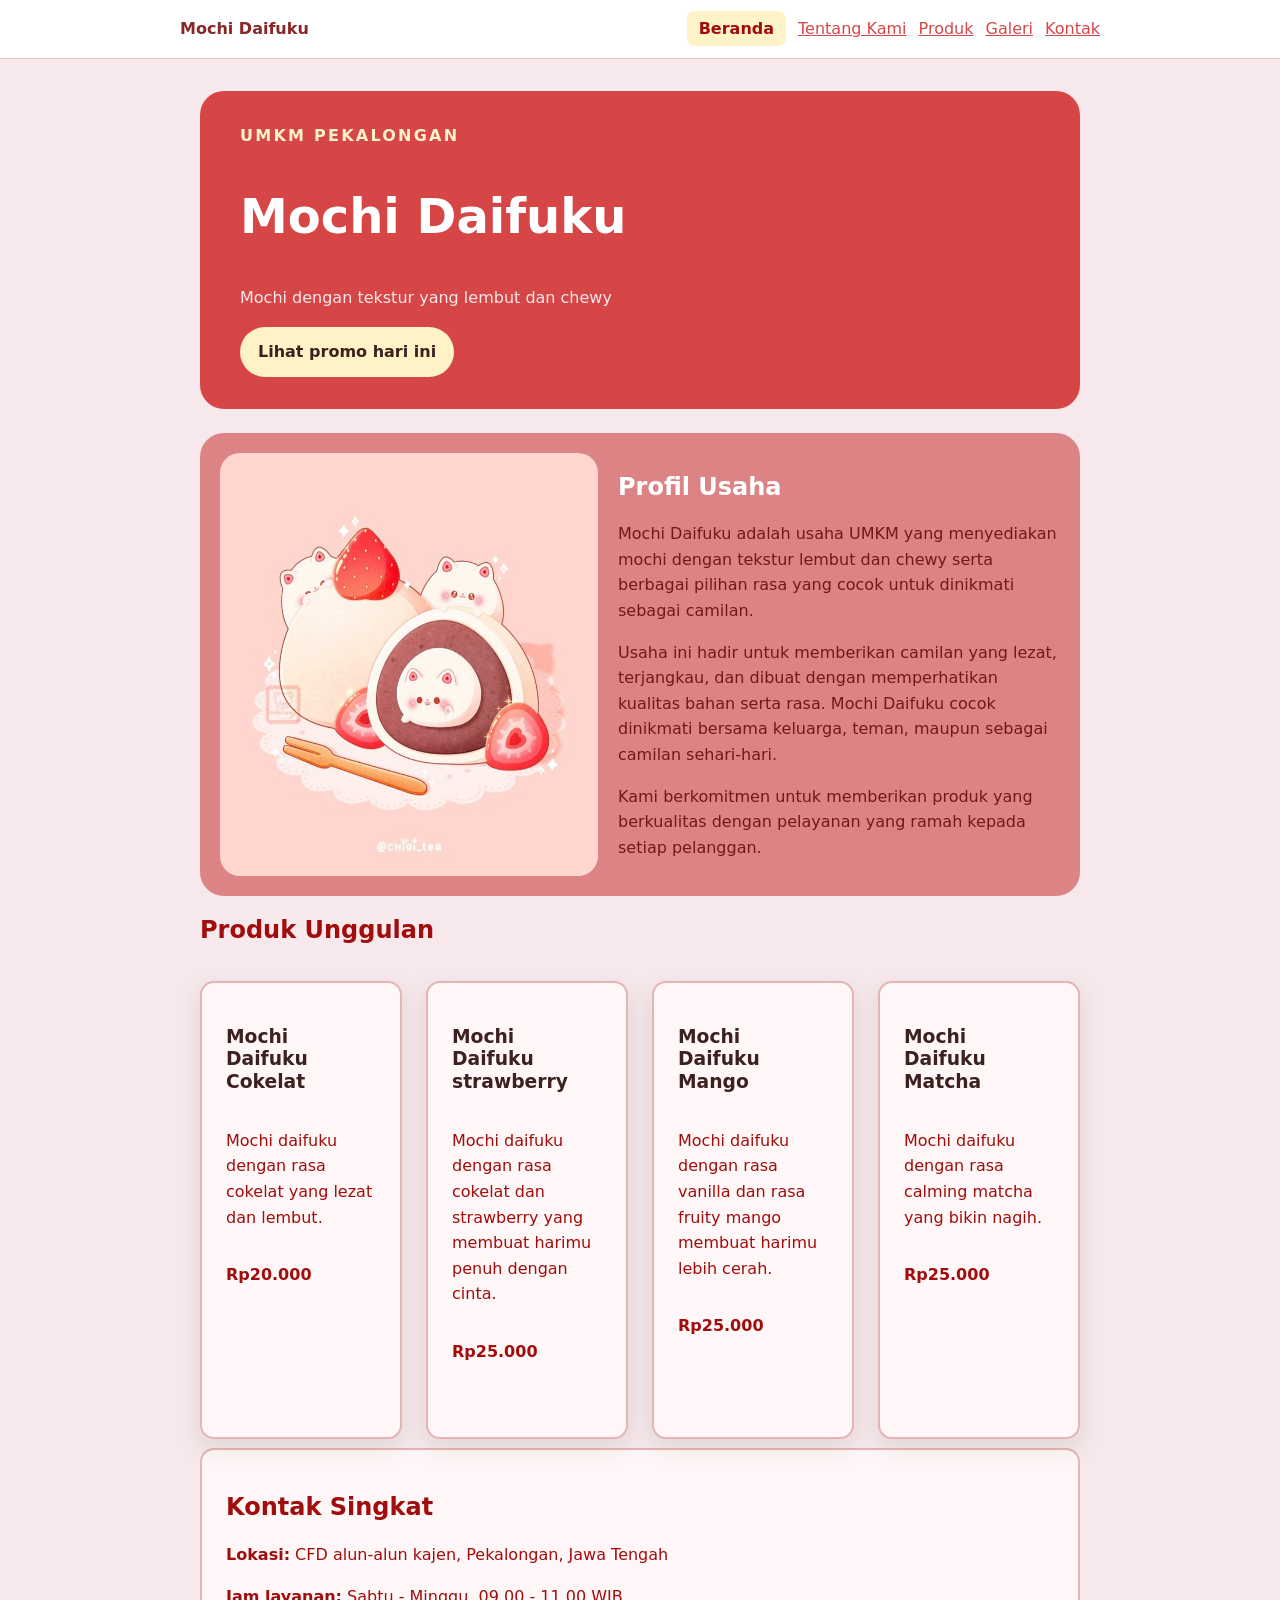
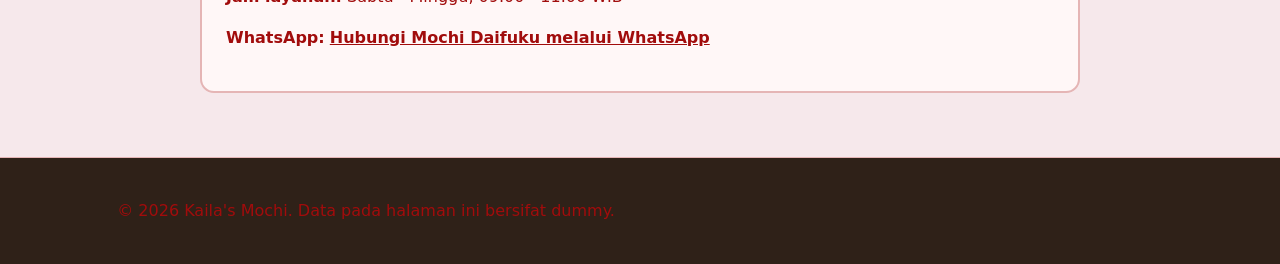
==== commit 09c6cf11: "feat: terapkan responsive mobile-first" ====
--- a/index.html
+++ b/index.html
@@ -35,7 +35,7 @@
     </section>
 
     <section class="profil" aria-labelledby="profil-usaha-title">
-      <img class="images" src="asset/images/mochi.jpeg" alt="brand mochi" />
+      <img class="images" src="asset/images/mochi.jpeg" width="640" height="360" alt="Kemasan dan varian Mochi Daifuku" />
       <div class="profil-text">
         <h2 id="profil-usaha-title">Profil Usaha</h2>
         <p>
@@ -61,22 +61,22 @@
     <section aria-labelledby="produk-title"> <!--menghubungkan section dengan heading-->
       <h2 id="produk-title">Produk Unggulan</h2>
       <div class="product-list">
-        <article class="Product-card">
+        <article class="product-card">
           <h3> Mochi Daifuku Cokelat </h3>
           <p>Mochi daifuku dengan rasa cokelat yang lezat dan lembut.</p>
           <p class="price">Rp20.000</p>
         </article>
-        <article class="Product-card">
+        <article class="product-card">
           <h3> Mochi Daifuku strawberry </h3>
           <p>Mochi daifuku dengan rasa cokelat dan strawberry yang membuat harimu penuh dengan cinta.</p>
           <p class="price">Rp25.000</p>
         </article>
-        <article class="Product-card">
+        <article class="product-card">
           <h3> Mochi Daifuku Mango </h3>
           <p>Mochi daifuku dengan rasa vanilla dan rasa fruity mango membuat harimu lebih cerah.</p>
           <p class="price">Rp25.000</p>
         </article>
-        <article class="Product-card">
+        <article class="product-card">
           <h3> Mochi Daifuku Matcha </h3>
           <p>Mochi daifuku dengan rasa calming matcha yang bikin nagih.</p>
           <p class="price">Rp25.000</p>
--- a/css/style.css
+++ b/css/style.css
@@ -86,7 +86,7 @@
 }
 
 /* =========================
-   HEADER & NAVIGATION
+   HEADER & NAVIGATION (MOBILE-FIRST BASELINE)
    ========================= */
 .site-header {
   padding: 16px 20px;
@@ -95,6 +95,10 @@
 }
 
 .nav {
+  display: flex;
+  flex-direction: column;
+  gap: var(--space-3);
+  align-items: flex-start;
   width: min(100% - 2rem, 920px);
   max-width: 920px;
   margin: 0 auto;
@@ -102,21 +106,24 @@
 
 .brand {
   display: inline-block;
-  margin-bottom: 8px;
+  margin-bottom: 0;
   color: rgb(137, 38, 38);
   font-weight: 800;
   text-decoration: none;
 }
 
 .nav ul {
+  display: flex;
+  flex-direction: column;
+  gap: var(--space-2);
+  flex-wrap: wrap;
   padding: 0;
   margin: 0;
   list-style: none;
 }
 
 .nav li {
-  display: inline-block;
-  margin: 0 12px 8px 0;
+  margin: 0;
 }
 
 .nav a[aria-current="page"] {
@@ -126,12 +133,6 @@
   text-decoration: none;
   background: #fef3c7;
   border-radius: var(--radius-sm);
-}
-
-a:focus-visible,
-button:focus-visible {
-  outline: 3px solid var(--color-focus);
-  outline-offset: 3px;
 }
 
 /* =========================
@@ -156,9 +157,7 @@
   padding: 32px 20px;
 }
 
-h1,
-h2,
-h3 {
+h1, h2, h3 {
   line-height: 1.2;
   text-wrap: balance;
 }
@@ -171,8 +170,7 @@
   color: var(--color-primary-strong);
 }
 
-p,
-li {
+p, li {
   max-width: 68ch;
 }
 
@@ -198,10 +196,14 @@
 }
 
 /* =========================
-   HERO
+   HERO (MOBILE-FIRST BASELINE)
    ========================= */
 .hero {
-  padding: 36px;
+  display: grid;
+  grid-template-columns: 1fr;
+  gap: var(--space-4);
+  align-items: center;
+  padding: var(--space-5) 2.5rem;
   color: var(--color-surface);
   background: var(--color-primary);
   border-radius: 24px;
@@ -221,8 +223,9 @@
   background: #fde68a;
 }
 
-#media-title {
-  color: white;
+.hero-image {
+  width: 100%;
+  border-radius: var(--radius-md);
 }
 
 .mochi {
@@ -279,7 +282,6 @@
 table {
   width: 100%;
   border-collapse: collapse;
-  border-radius: 0;
 }
 
 caption {
@@ -288,8 +290,7 @@
   text-align: left;
 }
 
-th,
-td {
+th, td {
   padding: 10px;
   text-align: left;
   border: 1px solid #dccbbc;
@@ -300,12 +301,29 @@
 }
 
 /* =========================
-   PROFIL
+   TABLE OVERFLOW
+   ========================= */
+.table-scroll {
+  max-width: 100%;
+  overflow-x: auto;
+}
+
+.table-scroll:focus-visible {
+  outline: 3px solid var(--color-focus);
+  outline-offset: 3px;
+}
+
+.table-scroll table {
+  min-width: 40rem;
+}
+
+/* =========================
+   PROFIL & ABOUT
    ========================= */
 .profil {
   display: flex;
-  align-items: center;
-  gap: 30px;
+  flex-direction: column;
+  gap: 20px;
   margin-top: 24px;
   padding: 20px;
   color: white;
@@ -313,175 +331,24 @@
   border-radius: 24px;
 }
 
-.profil p {
-  color: rgb(114, 24, 24);
-}
-
-.profil h2 {
-  color: white;
-}
+.profil p { color: rgb(114, 24, 24); }
+.profil h2 { color: white; }
 
 .images {
   display: block;
-  width: 45%;
+  width: 100%;
   max-width: 500px;
   height: auto;
-  margin-top: 0;
   border-radius: 20px;
 }
 
-.profil-text {
-  flex: 1;
-}
-
-.products {
-  padding-left: 1.2rem;
-  color: #a10c0c;
-}
-
-/* =========================
-   GALERI
-   ========================= */
-.gallery-list {
+.profil-text { flex: 1; }
+
+.about-grid {
   display: grid;
-  grid-template-columns: repeat(3, 1fr);
-  gap: 15px;
-}
-
-.gallery-list .media-card {
-  width: 100%;
-  margin-top: 20px;
-  padding: 10px;
-  background: rgb(192, 129, 129);
-  border-radius: 20px;
-  box-shadow: 0 4px 12px rgba(0, 0, 0, 0.1);
-  box-sizing: border-box;
-  transition: transform 0.2s ease;
-}
-
-.gallery-list .media-card:hover {
-  transform: translateY(-5px);
-}
-
-.gallery-list .media-card img {
-  display: block;
-  width: 100%;
-  height: auto;
-  object-fit: contain;
-  border-radius: 14px;
-}
-
-.gallery-list .media-card figcaption {
-  margin-top: 12px;
-  color: #630101;
-  line-height: 1.5;
-  font-family: "Baloo 2", cursive;
-}
-
-#audio-title {
-  width: max-content;
-  font-family: "Baloo 2", cursive;
-  background: rgb(192, 129, 129);
-  border-radius: 14px;
-}
-
-/* =========================
-   PRODUK
-   ========================= */
-.product-list {
-  display: grid;
-  grid-template-columns: repeat(4, 1fr);
-  gap: 15px;
-  width: 100%;
-  max-width: 900px;
-  margin: 15px 0 20px;
-}
-
-.product-list .media-card {
-  width: 100%;
-  height: auto;
-  margin: 0;
-  padding: 10px;
-  background: rgb(192, 129, 129);
-  border-radius: 20px;
-  box-shadow: 0 4px 12px rgba(0, 0, 0, 0.1);
-  box-sizing: border-box;
-  transition: transform 0.2s ease;
-}
-
-.product-list .media-card:hover {
-  transform: translateY(-5px);
-}
-
-.product-list .media-card img {
-  display: block;
-  width: 100%;
-  height: auto;
-  object-fit: cover;
-  border-radius: 15px;
-}
-
-.product-list .media-card figcaption {
-  margin-top: 10px;
-  font-size: 15px;
-  line-height: 1.5;
-  color: #630101;
-  font-family: "Segoe UI", Tahoma, Geneva, Verdana, sans-serif;
-}
-
-/* =========================
-   PRODUCT CARD
-   ========================= */
-.product-card {
-  padding: var(--space-4);
-  background: #fff7f7;
-  border: 2px solid #e5b5b5;
-  border-radius: var(--radius-md);
-  transition: transform 0.2s ease;
-}
-
-.product-card:hover {
-  transform: translateY(-5px);
-}
-
-.product-card .price {
-  line-height: 1.5;
-}
-
-/* =========================
-   KONTAK
-   ========================= */
-#kontak {
-  padding: var(--space-4);
-  background: #fff7f7;
-  border: 2px solid #e5b5b5;
-  border-radius: var(--radius-md);
-  transition: transform 0.2s ease;
-}
-
-#kontak:hover {
-  transform: translateY(-5px);
-}
-
-#kontak p {
-  line-height: 1.5;
-}
-
-#kontak a {
-  color: #a10c0c;
-  font-weight: 700;
-}
-
-/* =========================
-   SECTION CONTENT
-   ========================= */
-#cerita-title + p,
-#tentang-title + p,
-#nilai-title + ul {
-  padding: 22px;
-  background: #fff7f7;
-  border: 2px solid #e5b5b5;
-  border-radius: 15px;
+  grid-template-columns: 1fr;
+  gap: var(--space-4);
+  align-items: start;
 }
 
 .cerita {
@@ -497,22 +364,159 @@
   text-align: center;
 }
 
-#kategori-title {
-  margin-top: 25px;
-  margin-bottom: 15px;
-}
-
-#kategori-title + ul {
-  max-width: 600px;
-  margin-bottom: 30px;
-  padding: 20px 25px 20px 45px;
+#cerita-title + p,
+#tentang-title + p,
+#nilai-title + ul {
+  padding: 22px;
   background: #fff7f7;
   border: 2px solid #e5b5b5;
+  border-radius: 15px;
+}
+
+/* =========================
+   PRODUCT & GALLERY GRIDS (MOBILE-FIRST BASELINE: 1 KOLOM)
+   ========================= */
+.product-grid,
+.product-list,
+.gallery-grid {
+  display: grid;
+  grid-template-columns: 1fr;
+  gap: var(--space-4);
+  align-items: start;
+  margin-bottom: 25px;
+  width: 100%;
+}
+
+.product-card {
+  display: flex;
+  flex-direction: column;
+  position: relative;
+  height: 100%;
+  padding: var(--space-4);
+  background: #fff7f7;
+  border: 2px solid #e5b5b5;
+  border-radius: var(--radius-md);
+  transition: transform 0.2s ease;
+}
+
+.product-card:hover {
+  transform: translateY(-5px);
+}
+
+.product-card img {
+  border-radius: 10px;
+  margin-top: 15px;
+}
+
+.product-badge {
+  position: absolute;
+  top: var(--space-2);
+  right: var(--space-2);
+  padding: 0.25rem var(--space-2);
+  color: var(--color-primary-strong);
+  font-size: 0.875rem;
+  font-weight: 800;
+  background: #fef3c7;
+  border-radius: 999px;
+}
+
+.card-actions {
+  display: flex;
+  gap: var(--space-2);
+  align-items: center;
+  flex-wrap: wrap;
+  margin-top: auto;
+}
+
+.gallery-section h2 {
+  width: 100%;
+  margin: 0 0 var(--space-4);
+  padding: 0;
+  color: var(--color-primary-strong);
+  font-size: 2rem;
+  text-align: center;
+}
+
+.gallery-grid .media-card {
+  display: flex;
+  flex-direction: column;
+  align-items: center;
+  gap: var(--space-2);
+  height: 100%;
+  margin: 0;
+  padding: var(--space-3);
+}
+
+.gallery-grid .media-card img {
+  display: block;
+  width: 100%;
+  height: auto;
+  border-radius: 10px;
+}
+
+.gallery-grid .media-card figcaption {
+  width: 100%;
+  text-align: center;
+  line-height: 1.5;
+}
+
+/* =========================
+   KONTAK & FORM
+   ========================= */
+#kontak {
+  padding: var(--space-4);
+  background: #fff7f7;
+  border: 2px solid #e5b5b5;
+  border-radius: var(--radius-md);
+}
+
+#kontak a {
+  color: #a10c0c;
+  font-weight: 700;
+}
+
+#form-kontak {
+  padding: 30px;
+  background: #ffffff;
   border-radius: 18px;
-}
-
-#kategori-title + ul:hover {
-  transform: translateY(-5px);
+  box-shadow: 0 8px 25px rgba(120, 30, 30, 0.12);
+}
+
+.field {
+  margin-bottom: 22px;
+}
+
+.field label {
+  display: block;
+  margin-bottom: 8px;
+  font-weight: 600;
+}
+
+.field input,
+.field select,
+.field textarea {
+  width: 100%;
+  padding: 12px 14px;
+  font: inherit;
+  font-size: 1rem;
+  background: #fffafa;
+  border: 1px solid #d9b8b8;
+  border-radius: 10px;
+}
+
+fieldset {
+  margin: 0 0 22px;
+  padding: 18px 20px;
+  background: #fffafa;
+  border: 1px solid #e0c5c5;
+  border-radius: 14px;
+}
+
+.form-actions {
+  display: flex;
+  gap: var(--space-2);
+  align-items: center;
+  flex-wrap: wrap;
 }
 
 /* =========================
@@ -526,7 +530,6 @@
   background-color: white;
   border: 2px solid #a10c0c;
   border-radius: 12px;
-  box-sizing: border-box;
 }
 
 .owner img {
@@ -538,291 +541,56 @@
   border-radius: 10px;
 }
 
-.owner figcaption {
-  margin-top: 8px;
-  font-size: 14px;
-}
-
-/* =========================
-   FORM KONTAK
-   ========================= */
-.page > h1 {
-  margin: 0;
-  padding: 28px 30px 5px;
-  color: #a10c0c;
-  font-size: 2.7rem;
-  font-weight: 800;
-  background: #fff5f5;
-  border-radius: 20px 20px 0 0;
-}
-
-.page > p {
- max-width: none;
-  margin: 0 0 30px;
-  padding: 5px 30px 28px;
-  color: #7d3030;
-  font-size: 1.1rem;
-  line-height: 1.6;
-  background: #fff5f5;
-  border-radius: 0 0 20px 20px;
-}
-
-#form-kontak {
-  padding: 30px;
-  background: #ffffff;
-  border-radius: 18px;
-  box-shadow: 0 8px 25px rgba(120, 30, 30, 0.12);
-}
-
-.field {
-  margin-bottom: 22px;
-}
-
-.field label {
-  display: block;
-  margin-bottom: 8px;
-  font-weight: 600;
-}
-
-.field input,
-.field select,
-.field textarea {
-  width: 100%;
-  box-sizing: border-box;
-  padding: 12px 14px;
-  color: inherit;
-  font: inherit;
-  font-size: 1rem;
-  background: #fffafa;
-  border: 1px solid #d9b8b8;
-  border-radius: 10px;
-  transition: 0.2s ease;
-}
-
-.field input:focus,
-.field select:focus,
-.field textarea:focus {
-  outline: none;
-  border-color: #c21f3a;
-  box-shadow: 0 0 0 3px rgba(194, 31, 58, 0.12);
-  background: #ffffff;
-}
-
-.field textarea {
-  resize: vertical;
-  min-height: 130px;
-}
-
-/* =========================
-   FIELDSET
-   ========================= */
-fieldset {
-  margin: 0 0 22px;
-  padding: 18px 20px;
-  background: #fffafa;
-  border: 1px solid #e0c5c5;
-  border-radius: 14px;
-}
-
-#form-kontak legend {
-  padding: 0 10px;
-  color: #a10c0c;
-  font-weight: 700;
-}
-
-#form-kontak fieldset label {
-  display: inline-flex;
-  align-items: center;
-  gap: 7px;
-  margin: 8px 20px 8px 0;
-  cursor: pointer;
-}
-
-input[type="radio"],
-input[type="checkbox"] {
-  width: auto;
-}
-
-#form-kontak input[type="radio"] {
-  accent-color: #c21f3a;
-}
-
-/* =========================
-   FORM BUTTON
-   ========================= */
-#form-kontak button[type="submit"] {
-  padding: 13px 24px;
-  color: white;
-  font-size: 1rem;
-  font-weight: 700;
-  cursor: pointer;
-  background: #c21f3a;
-  border: none;
-  border-radius: 12px;
-  transition: 0.2s ease;
-}
-
-#form-kontak button[type="submit"]:hover {
-  background: #a10c0c;
-  transform: translateY(-2px);
-  box-shadow: 0 6px 15px rgba(161, 12, 12, 0.2);
-}
-
-#form-kontak button[type="submit"]:focus-visible {
-  outline: 3px solid rgba(194, 31, 58, 0.3);
-  outline-offset: 3px;
-}
-
-/* =========================
-   PREVIEW DATA
-   ========================= */
-#preview-form {
-  padding: 15px;
-  white-space: pre-wrap;
-  background: #fff5f5;
-  border: 1px solid #dccbbc;
-  border-radius: 10px;
-}
-
-.page > section[aria-labelledby="preview-title"] {
-  margin-top: 25px;
-  padding: 25px;
-  background: #ffffff;
-  border-radius: 18px;
-  box-shadow: 0 8px 25px rgba(120, 30, 30, 0.10);
-}
-
-.page > section h2 {
-  margin-top: 0;
-  color: #a10c0c;
-}
-
-/* =========================
-   RESPONSIVE TABLET
-   ========================= */
-@media (max-width: 768px) {
-  .gallery-list {
-    grid-template-columns: repeat(2, 1fr);
-    gap: 15px;
-  }
-
-  .gallery-list .media-card img {
-    width: 100%;
-    height: auto;
-    object-fit: contain;
-  }
-
+/* =========================
+   MEDIA QUERIES / BREAKPOINTS
+   ========================= */
+
+/* Tablet Sempit (>= 42rem / ~672px): Navigasi Horizontal & Galeri 2 Kolom */
+@media (min-width: 42rem) {
+  .nav ul {
+    flex-direction: row;
+  }
+  
+  .gallery-grid {
+    grid-template-columns: repeat(2, minmax(0, 1fr));
+  }
+
+  .profil {
+    flex-direction: row;
+  }
+
+  .images {
+    width: 45%;
+  }
+}
+
+/* Tablet / Laptop (>= 48rem / ~768px): Hero 2 Kolom, About 3 Kolom, Galeri 3 Kolom */
+@media (min-width: 48rem) {
+  .hero {
+    grid-template-columns: 1.2fr 0.8fr;
+  }
+
+  .gallery-grid,
+  .product-grid,
   .product-list {
-    grid-template-columns: repeat(2, 1fr);
-    gap: 15px;
-    max-width: 100%;
-  }
-
-  .product-list .media-card {
-    width: 100%;
-  }
-
-  .product-list .media-card img {
-    width: 100%;
-    height: auto;
-    aspect-ratio: 1 / 1;
-    object-fit: cover;
-  }
-
-  .product-list .media-card figcaption {
-    font-size: 14px;
-  }
-}
-
-/* =========================
-   RESPONSIVE HP KECIL
-   ========================= */
-@media (max-width: 480px) {
-  .gallery-list {
-    grid-template-columns: 1fr;
-    gap: 15px;
-  }
-
-  .gallery-list .media-card {
-    margin-top: 10px;
-  }
-
-  .gallery-list .media-card img {
-    width: 100%;
-    height: auto;
-    aspect-ratio: auto;
-    object-fit: contain;
-  }
-
+    grid-template-columns: repeat(3, minmax(0, 1fr));
+  }
+
+  .about-grid {
+    grid-template-columns: repeat(3, minmax(0, 1fr));
+  }
+}
+
+/* Desktop Wide (>= 60rem / ~960px): Header Sejajar & Produk 4 Kolom */
+@media (min-width: 60rem) {
+  .nav {
+    flex-direction: row;
+    align-items: center;
+    justify-content: space-between;
+  }
+
+  .product-grid,
   .product-list {
-    grid-template-columns: 1fr;
-    gap: 18px;
-    width: 100%;
-  }
-
-  .product-list .media-card {
-    width: 100%;
-  }
-
-  .product-list .media-card img {
-    width: 100%;
-    height: auto;
-    aspect-ratio: 1 / 1;
-    object-fit: cover;
-  }
-
-  .product-list .media-card figcaption {
-    font-size: 15px;
-    line-height: 1.5;
-  }
-}
-
-.nav {
-  display: flex;
-  gap: var(--space-3);
-  align-items: center;
-  justify-content: space-between;
-}
-.brand { margin-bottom: 0; }
-.nav ul { display: flex; gap: var(--space-2); flex-wrap: wrap; }
-.nav li { margin: 0; }
-
-.product-card { display: flex; flex-direction: column; }
-.product-badge {
-  align-self: flex-start;
-  padding: 0.25rem var(--space-2);
-  color: var(--color-primary-strong);
-  font-size: 0.875rem;
-  font-weight: 800;
-  background: #fef3c7;
-  border-radius: 999px;
-}
-.card-actions {
-  display: flex;
-  gap: var(--space-2);
-  align-items: center;
-  flex-wrap: wrap;
-  margin-top: auto;
-}
-.product-card img{
-  border-radius: 10px;
-  margin-top: 15px;
- 
-}
-
-
-.hero {
-  display: grid;
-  grid-template-columns: 1.2fr 0.8fr;
-  gap: var(--space-4);
-  align-items: center;
-}
-.hero-image { width: 100%; border-radius: var(--radius-md); }
-
-.product-grid,
-.gallery-grid {
-  display: grid;
-  grid-template-columns: repeat(4, minmax(0, 1fr));
-  gap: var(--space-3);
-}
-.gallery-grid { grid-template-columns: repeat(2, minmax(0, 1fr)); }+    grid-template-columns: repeat(4, minmax(0, 1fr));
+  }
+}
